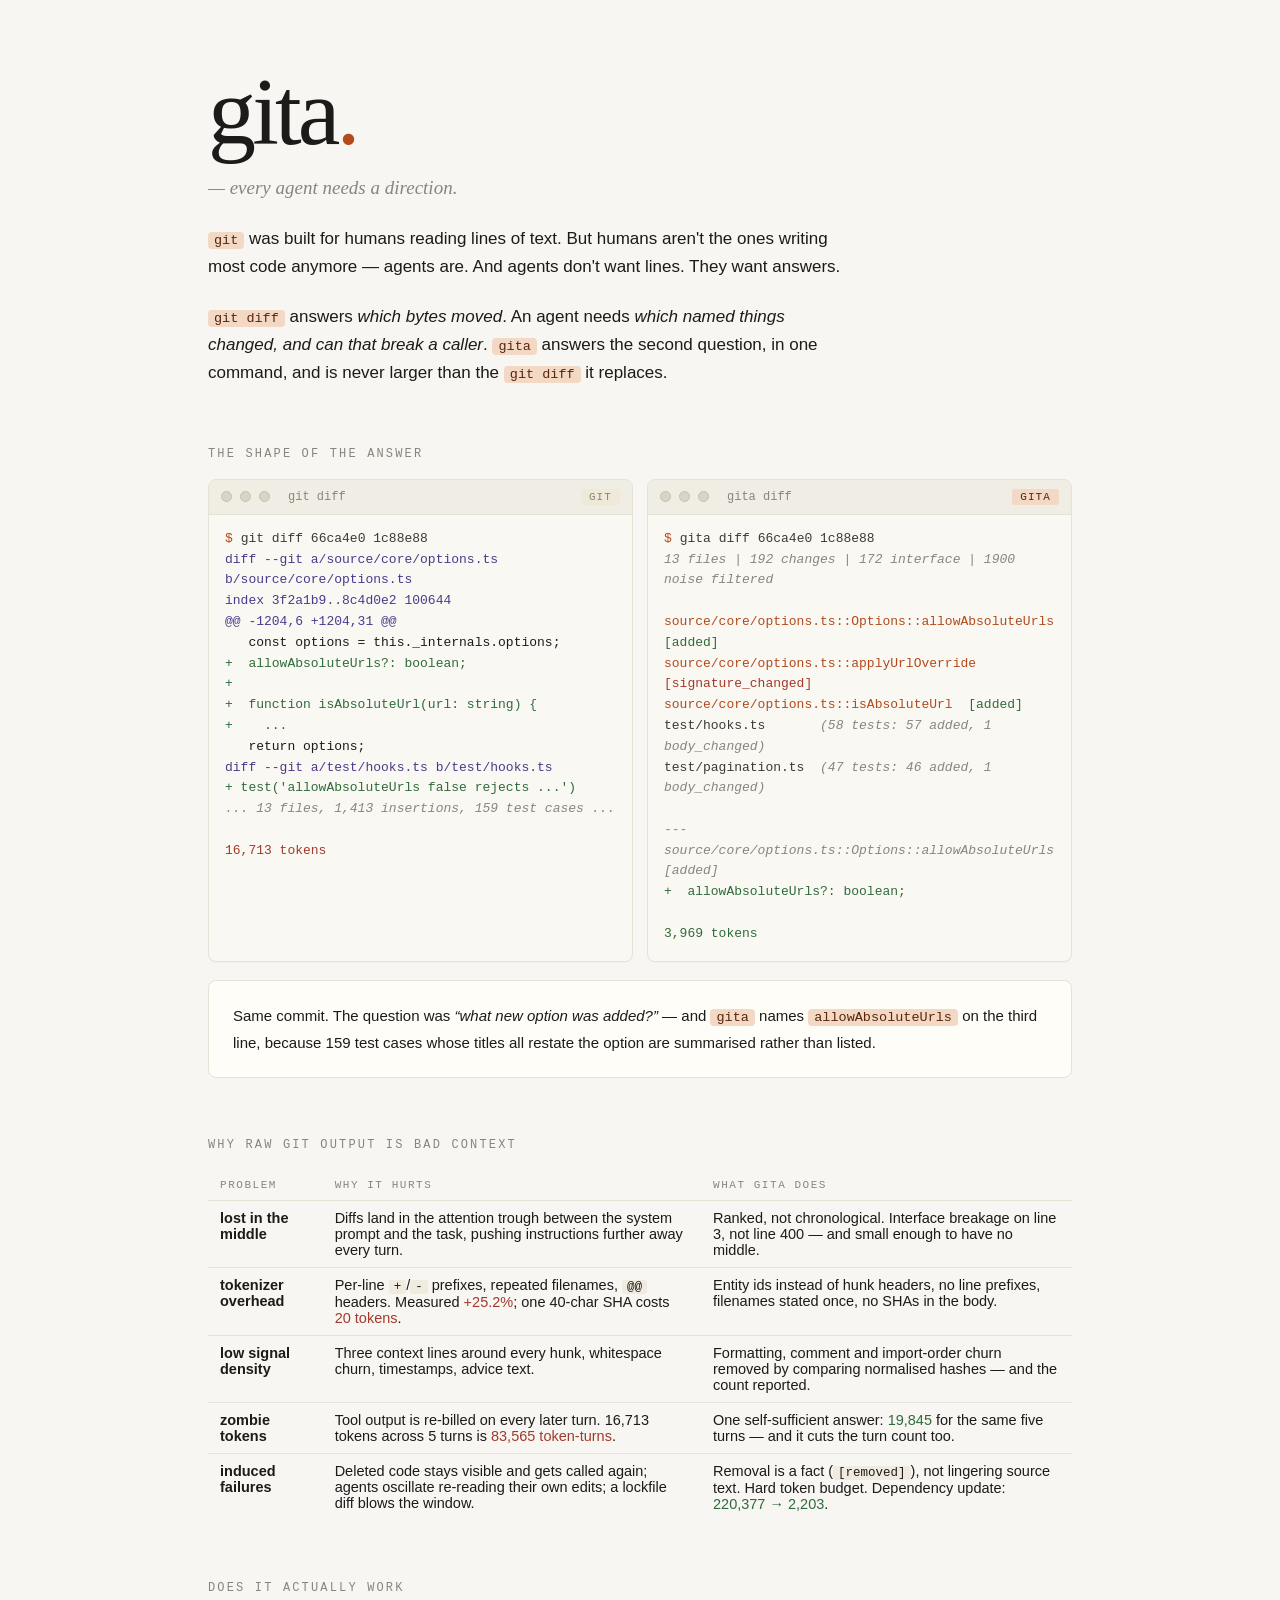
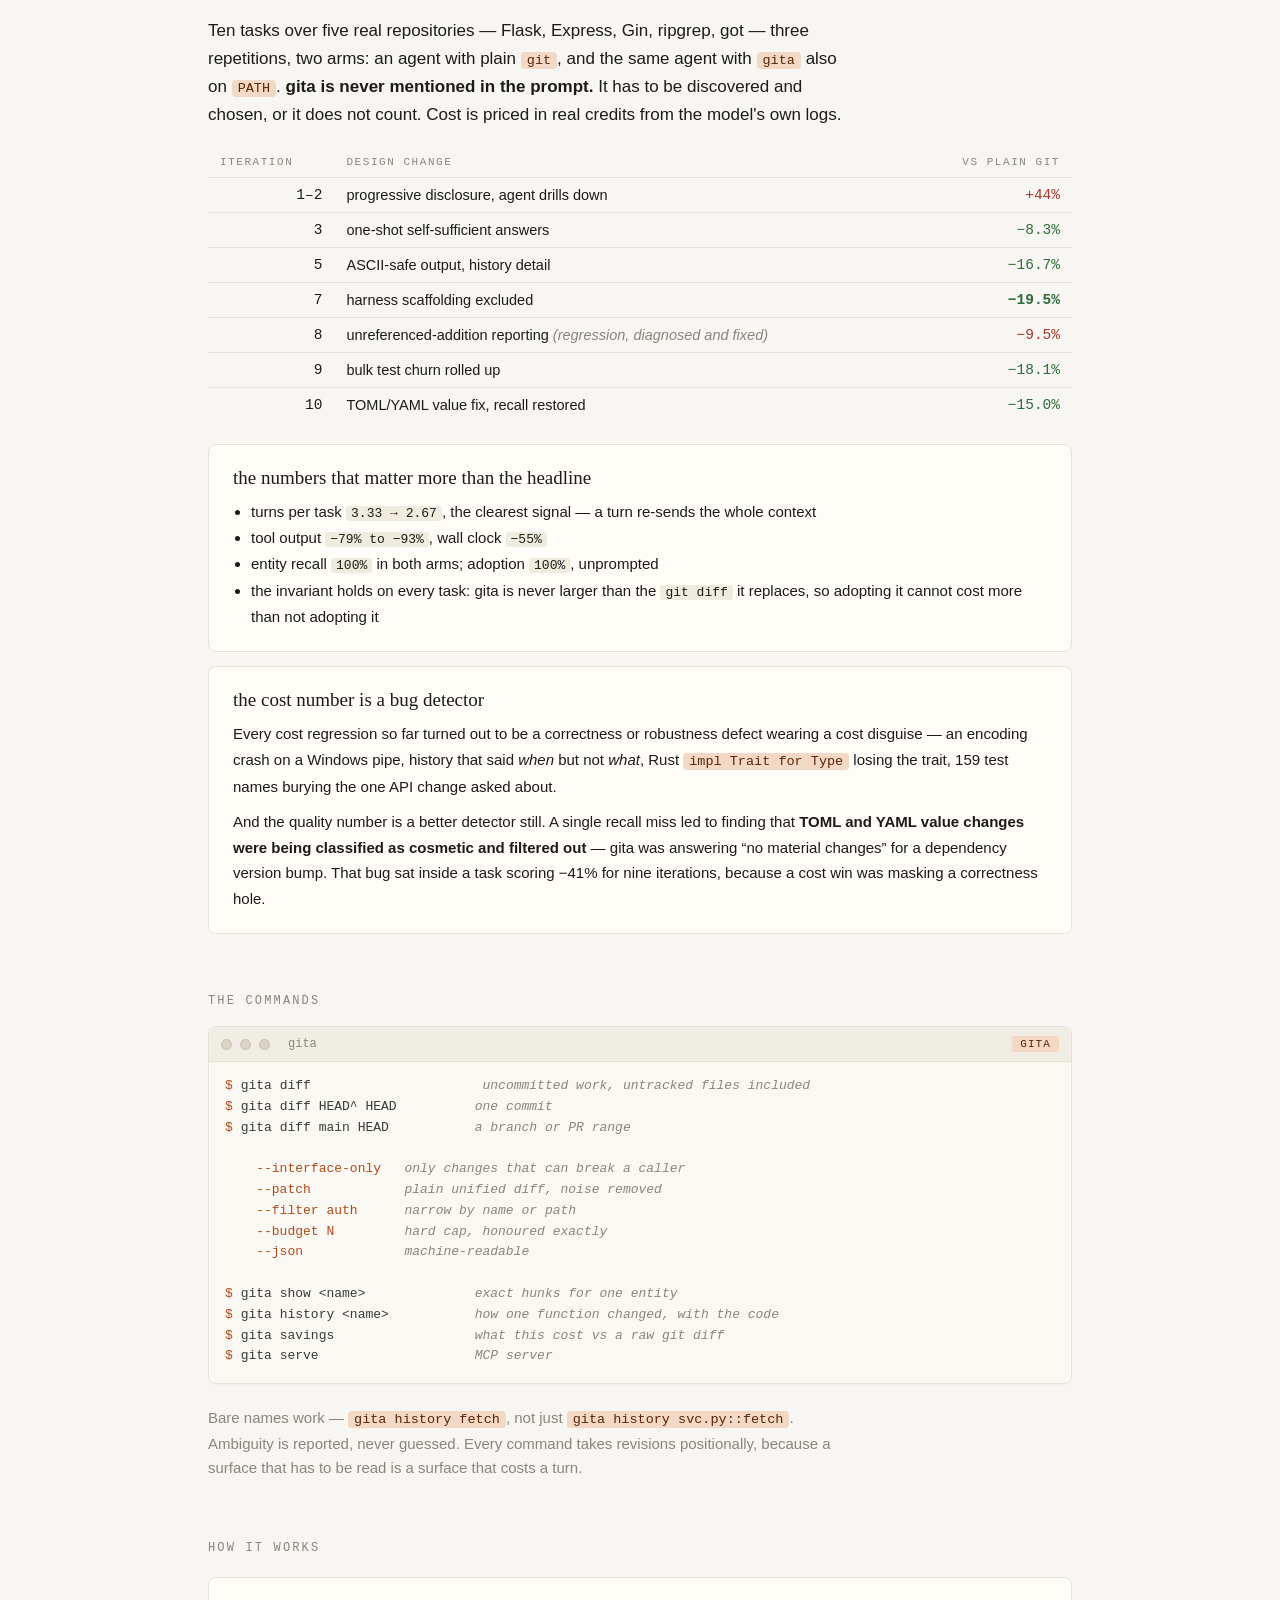
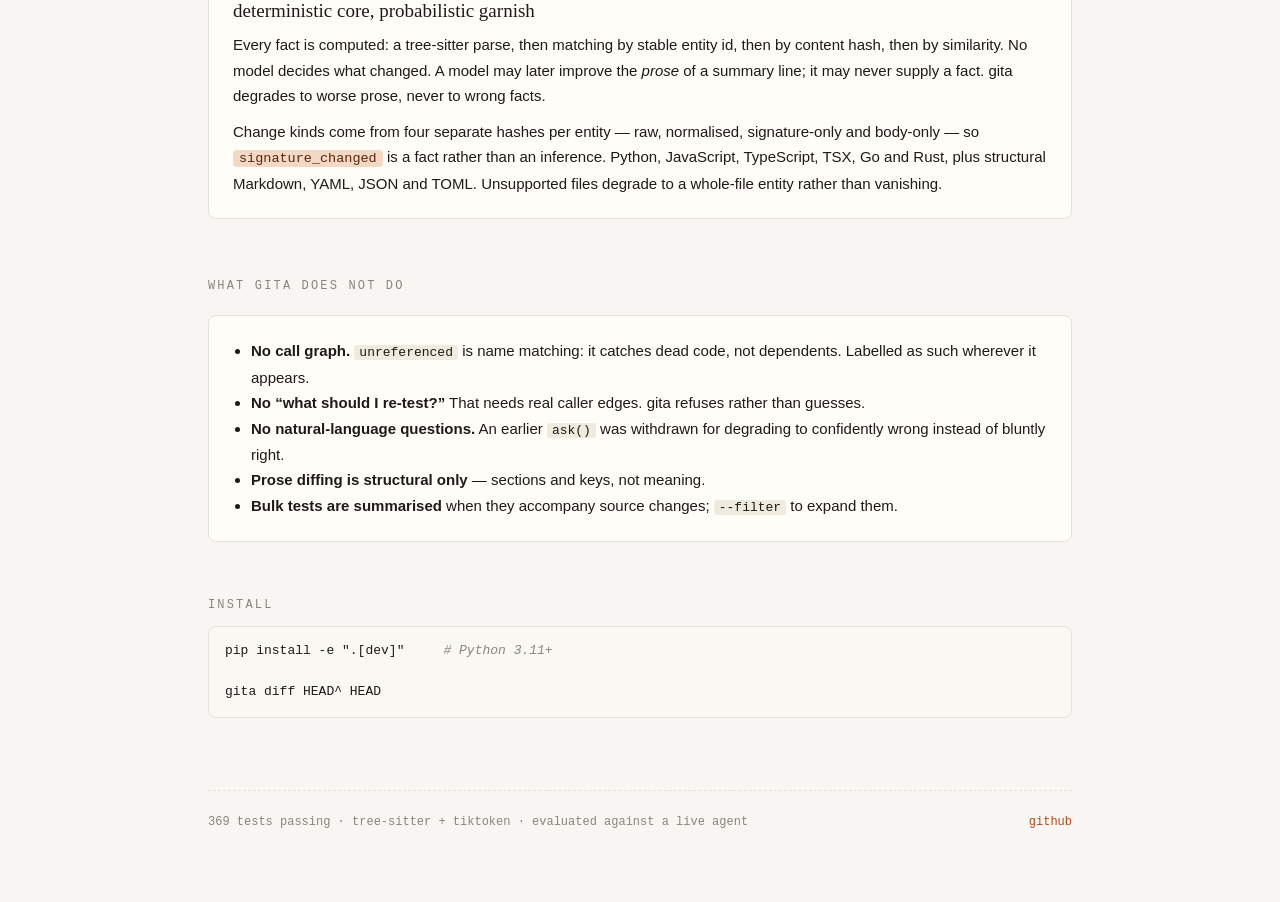
==== docs/index.html @ 805365af "docs: rebuild the deployment page for the current implementation The published page described bisect" ====
<!doctype html>
<html lang="en">
<head>
  <meta charset="utf-8" />
  <meta name="viewport" content="width=device-width,initial-scale=1" />
  <title>gita — git for agents</title>
  <meta name="description" content="git rebuilt for a world of agent coders. Context diffs instead of line diffs: what named things changed, and can that break a caller." />
  <style>
    :root {
      --bg: #f7f6f2;
      --paper: #fffdf8;
      --ink: #1c1b1a;
      --muted: #8a857c;
      --line: #e6e2d6;
      --accent: #b34a1c;
      --accent-soft: #f3d9c5;
      --term-bg: #faf8f3;
      --term-ink: #1c1b1a;
      --term-prompt: #b34a1c;
      --term-comment: #8a857c;
      --term-str: #2f6b3a;
      --term-key: #4b3a8c;
      --term-del: #a23a2a;
      --mono: "JetBrains Mono", "Cascadia Code", ui-monospace, Consolas, monospace;
      --serif: "Iowan Old Style", "Palatino Linotype", Georgia, serif;
      --sans: -apple-system, BlinkMacSystemFont, "Inter", "Segoe UI", sans-serif;
    }
    * { box-sizing: border-box; }
    html, body { margin: 0; padding: 0; background: var(--bg); color: var(--ink);
      font-family: var(--sans); -webkit-font-smoothing: antialiased; }

    .wrap { max-width: 920px; margin: 0 auto; padding: 64px 28px 80px; }

    .hero { margin-bottom: 56px; }
    .name {
      font-family: var(--serif); font-size: 96px; line-height: 1; font-weight: 400;
      letter-spacing: -0.04em; margin: 0;
    }
    .name .dot { color: var(--accent); }
    .sanskrit {
      font-family: var(--serif); font-style: italic; color: var(--muted);
      font-size: 19px; margin: 14px 0 0; line-height: 1.5;
    }
    .blurb {
      font-family: var(--sans); color: var(--ink); font-size: 17px; line-height: 1.65;
      margin: 22px 0 0; max-width: 640px;
    }
    .blurb code, .note code, p code, li code {
      font-family: var(--mono); font-size: 13.5px; background: var(--accent-soft);
      padding: 1px 6px; border-radius: 4px; color: #5a2509;
    }

    .section-h {
      font-family: var(--mono); color: var(--muted); font-size: 12px;
      letter-spacing: 0.18em; text-transform: uppercase; margin: 60px 0 14px;
    }

    .q { margin-top: 14px; padding-top: 14px; border-top: 1px dashed var(--line); }
    .q:first-of-type { border-top: none; padding-top: 0; margin-top: 8px; }
    .q > summary {
      list-style: none; cursor: pointer; display: block;
      position: relative; padding-right: 36px;
    }
    .q > summary::-webkit-details-marker { display: none; }
    .q > summary::after {
      content: "+"; position: absolute; right: 4px; top: 50%;
      transform: translateY(-50%);
      font-family: var(--mono); font-size: 22px; color: var(--muted);
      line-height: 1; transition: transform 0.15s ease, color 0.15s ease;
    }
    .q[open] > summary::after { content: "−"; color: var(--accent); }
    .q > summary:hover h2 { color: var(--accent); }
    .q > summary h2 { transition: color 0.15s ease; }
    .q h2 {
      font-family: var(--serif); font-size: 24px; font-weight: 500;
      letter-spacing: -0.01em; margin: 0;
    }
    .q .note {
      font-family: var(--sans); color: var(--muted); font-size: 15px;
      margin: 14px 0 0; max-width: 640px; line-height: 1.55;
    }

    .pair { display: grid; grid-template-columns: 1fr 1fr; gap: 14px; margin-top: 18px; }
    .pair.single { grid-template-columns: 1fr; }
    .term {
      background: var(--term-bg); border: 1px solid var(--line); border-radius: 8px;
      overflow: hidden; box-shadow: 0 1px 0 rgba(0,0,0,0.02);
    }
    .term-bar {
      display: flex; align-items: center; gap: 8px;
      padding: 9px 12px; border-bottom: 1px solid var(--line); background: #f0ede4;
    }
    .term-bar .d {
      width: 11px; height: 11px; border-radius: 50%; background: #d9d4c6;
      border: 1px solid #c5bfae;
    }
    .term-bar .title {
      margin-left: 10px; color: var(--muted); font-family: var(--mono); font-size: 12px;
    }
    .term-bar .tag {
      margin-left: auto; font-family: var(--mono); font-size: 11px;
      letter-spacing: 0.1em; text-transform: uppercase;
      padding: 2px 8px; border-radius: 3px;
    }
    .tag.git  { background: #efe9d8; color: var(--muted); }
    .tag.gita { background: var(--accent-soft); color: #5a2509; }
    .term-body {
      padding: 14px 16px 16px;
      font-family: var(--mono); font-size: 13px; line-height: 1.6;
      color: var(--term-ink); white-space: pre-wrap; word-break: break-word;
    }
    .prompt { color: var(--term-prompt); }
    .out { color: #3a3a36; }
    .dim { color: var(--term-comment); font-style: italic; }
    .ok  { color: var(--term-str); }
    .bad { color: var(--term-del); }
    .kw  { color: var(--term-key); }
    .acc { color: var(--accent); }
    .add { color: var(--term-str); }
    .del { color: var(--term-del); }

    .wins {
      margin-top: 22px; padding: 22px 24px; border: 1px solid var(--line);
      border-radius: 8px; background: var(--paper);
    }
    .wins:first-of-type { margin-top: 0; }
    .wins + .wins { margin-top: 14px; }
    .wins h3 { font-family: var(--serif); font-weight: 500; font-size: 19px; margin: 0 0 10px; }
    .wins ul { margin: 0; padding-left: 18px; color: var(--ink); font-size: 15px; line-height: 1.7; }
    .wins ul code {
      font-family: var(--mono); font-size: 13px; color: var(--ink);
      background: #efebde; padding: 0 5px; border-radius: 3px;
    }
    .wins p { font-size: 15px; line-height: 1.7; margin: 0 0 10px; }
    .wins p:last-child { margin-bottom: 0; }

    table.tbl {
      width: 100%; border-collapse: collapse; margin-top: 18px;
      font-size: 14.5px;
    }
    table.tbl th, table.tbl td {
      text-align: left; padding: 9px 12px; border-bottom: 1px solid var(--line);
      vertical-align: top;
    }
    table.tbl th {
      font-family: var(--mono); font-size: 11px; letter-spacing: 0.14em;
      text-transform: uppercase; color: var(--muted); font-weight: 400;
    }
    table.tbl td.num {
      font-family: var(--mono); text-align: right; white-space: nowrap;
    }
    table.tbl tr:last-child td { border-bottom: none; }
    table.tbl code {
      font-family: var(--mono); font-size: 12.5px; background: #efebde;
      padding: 0 5px; border-radius: 3px;
    }
    .win { color: var(--term-str); }
    .loss { color: var(--term-del); }

    .install { margin-top: 56px; }
    .install pre {
      background: var(--term-bg); border: 1px solid var(--line); border-radius: 8px;
      padding: 14px 16px; font-family: var(--mono); font-size: 13px;
      line-height: 1.6; color: var(--ink); overflow-x: auto;
    }

    footer {
      margin-top: 72px; padding-top: 24px; border-top: 1px dashed var(--line);
      font-family: var(--mono); font-size: 12px; color: var(--muted);
      display: flex; justify-content: space-between; align-items: center;
      flex-wrap: wrap; gap: 10px;
    }
    footer a { color: var(--accent); text-decoration: none; }
    footer a:hover { text-decoration: underline; }

    @media (max-width: 720px) {
      .wrap { padding: 40px 18px; }
      .name { font-size: 64px; }
      .term-body { font-size: 12.5px; }
      .pair { grid-template-columns: 1fr; }
      table.tbl { font-size: 13px; }
    }
  </style>
</head>
<body>
  <div class="wrap">

    <section class="hero">
      <h1 class="name">gita<span class="dot">.</span></h1>
      <p class="sanskrit">— every agent needs a direction.</p>
      <p class="blurb">
        <code>git</code> was built for humans reading lines of text. But humans
        aren't the ones writing most code anymore — agents are. And agents
        don't want lines. They want answers.
      </p>
      <p class="blurb">
        <code>git diff</code> answers <em>which bytes moved</em>. An agent needs
        <em>which named things changed, and can that break a caller</em>.
        <code>gita</code> answers the second question, in one command, and is
        never larger than the <code>git diff</code> it replaces.
      </p>
    </section>

    <p class="section-h">the shape of the answer</p>

    <div class="pair">
      <div class="term">
        <div class="term-bar">
          <span class="d"></span><span class="d"></span><span class="d"></span>
          <span class="title">git diff</span><span class="tag git">git</span>
        </div>
<div class="term-body"><span class="prompt">$</span> <span class="out">git diff 66ca4e0 1c88e88</span>
<span class="kw">diff --git a/source/core/options.ts b/source/core/options.ts</span>
<span class="kw">index 3f2a1b9..8c4d0e2 100644</span>
<span class="kw">@@ -1204,6 +1204,31 @@</span>
   const options = this._internals.options;
<span class="add">+  allowAbsoluteUrls?: boolean;</span>
<span class="add">+</span>
<span class="add">+  function isAbsoluteUrl(url: string) {</span>
<span class="add">+    ...</span>
   return options;
<span class="kw">diff --git a/test/hooks.ts b/test/hooks.ts</span>
<span class="add">+ test('allowAbsoluteUrls false rejects ...')</span>
<span class="dim">... 13 files, 1,413 insertions, 159 test cases ...</span>

<span class="bad">16,713 tokens</span></div>
      </div>

      <div class="term">
        <div class="term-bar">
          <span class="d"></span><span class="d"></span><span class="d"></span>
          <span class="title">gita diff</span><span class="tag gita">gita</span>
        </div>
<div class="term-body"><span class="prompt">$</span> <span class="out">gita diff 66ca4e0 1c88e88</span>
<span class="dim">13 files | 192 changes | 172 interface | 1900 noise filtered</span>

<span class="acc">source/core/options.ts::Options::allowAbsoluteUrls</span>  <span class="ok">[added]</span>
<span class="acc">source/core/options.ts::applyUrlOverride</span>  <span class="bad">[signature_changed]</span>
<span class="acc">source/core/options.ts::isAbsoluteUrl</span>  <span class="ok">[added]</span>
<span class="out">test/hooks.ts</span>       <span class="dim">(58 tests: 57 added, 1 body_changed)</span>
<span class="out">test/pagination.ts</span>  <span class="dim">(47 tests: 46 added, 1 body_changed)</span>

<span class="dim">--- source/core/options.ts::Options::allowAbsoluteUrls [added]</span>
<span class="add">+  allowAbsoluteUrls?: boolean;</span>

<span class="ok">3,969 tokens</span></div>
      </div>
    </div>

    <div class="wins" style="margin-top:18px">
      <p>Same commit. The question was <em>“what new option was added?”</em> — and
      <code>gita</code> names <code>allowAbsoluteUrls</code> on the third line,
      because 159 test cases whose titles all restate the option are summarised
      rather than listed.</p>
    </div>

    <p class="section-h">why raw git output is bad context</p>

    <table class="tbl">
      <tr>
        <th>problem</th><th>why it hurts</th><th>what gita does</th>
      </tr>
      <tr>
        <td><strong>lost in the middle</strong></td>
        <td>Diffs land in the attention trough between the system prompt and the
            task, pushing instructions further away every turn.</td>
        <td>Ranked, not chronological. Interface breakage on line 3, not line 400 —
            and small enough to have no middle.</td>
      </tr>
      <tr>
        <td><strong>tokenizer overhead</strong></td>
        <td>Per-line <code>+</code>/<code>-</code> prefixes, repeated filenames,
            <code>@@</code> headers. Measured <span class="loss">+25.2%</span>;
            one 40-char SHA costs <span class="loss">20 tokens</span>.</td>
        <td>Entity ids instead of hunk headers, no line prefixes, filenames stated
            once, no SHAs in the body.</td>
      </tr>
      <tr>
        <td><strong>low signal density</strong></td>
        <td>Three context lines around every hunk, whitespace churn, timestamps,
            advice text.</td>
        <td>Formatting, comment and import-order churn removed by comparing
            normalised hashes — and the count reported.</td>
      </tr>
      <tr>
        <td><strong>zombie tokens</strong></td>
        <td>Tool output is re-billed on every later turn. 16,713 tokens across
            5 turns is <span class="loss">83,565 token-turns</span>.</td>
        <td>One self-sufficient answer: <span class="win">19,845</span> for the
            same five turns — and it cuts the turn count too.</td>
      </tr>
      <tr>
        <td><strong>induced failures</strong></td>
        <td>Deleted code stays visible and gets called again; agents oscillate
            re-reading their own edits; a lockfile diff blows the window.</td>
        <td>Removal is a fact (<code>[removed]</code>), not lingering source text.
            Hard token budget. Dependency update:
            <span class="win">220,377 → 2,203</span>.</td>
      </tr>
    </table>

    <p class="section-h">does it actually work</p>

    <p class="blurb">
      Ten tasks over five real repositories — Flask, Express, Gin, ripgrep, got —
      three repetitions, two arms: an agent with plain <code>git</code>, and the
      same agent with <code>gita</code> also on <code>PATH</code>.
      <strong>gita is never mentioned in the prompt.</strong> It has to be
      discovered and chosen, or it does not count. Cost is priced in real credits
      from the model's own logs.
    </p>

    <table class="tbl">
      <tr><th>iteration</th><th>design change</th><th style="text-align:right">vs plain git</th></tr>
      <tr><td class="num">1–2</td><td>progressive disclosure, agent drills down</td><td class="num loss">+44%</td></tr>
      <tr><td class="num">3</td><td>one-shot self-sufficient answers</td><td class="num win">−8.3%</td></tr>
      <tr><td class="num">5</td><td>ASCII-safe output, history detail</td><td class="num win">−16.7%</td></tr>
      <tr><td class="num">7</td><td>harness scaffolding excluded</td><td class="num win"><strong>−19.5%</strong></td></tr>
      <tr><td class="num">8</td><td>unreferenced-addition reporting <span class="dim">(regression, diagnosed and fixed)</span></td><td class="num loss">−9.5%</td></tr>
      <tr><td class="num">9</td><td>bulk test churn rolled up</td><td class="num win">−18.1%</td></tr>
      <tr><td class="num">10</td><td>TOML/YAML value fix, recall restored</td><td class="num win">−15.0%</td></tr>
    </table>

    <div class="wins">
      <h3>the numbers that matter more than the headline</h3>
      <ul>
        <li>turns per task <code>3.33 → 2.67</code>, the clearest signal — a turn
            re-sends the whole context</li>
        <li>tool output <code>−79% to −93%</code>, wall clock <code>−55%</code></li>
        <li>entity recall <code>100%</code> in both arms; adoption
            <code>100%</code>, unprompted</li>
        <li>the invariant holds on every task: gita is never larger than the
            <code>git diff</code> it replaces, so adopting it cannot cost more
            than not adopting it</li>
      </ul>
    </div>

    <div class="wins">
      <h3>the cost number is a bug detector</h3>
      <p>Every cost regression so far turned out to be a correctness or robustness
      defect wearing a cost disguise — an encoding crash on a Windows pipe,
      history that said <em>when</em> but not <em>what</em>, Rust
      <code>impl Trait for Type</code> losing the trait, 159 test names burying
      the one API change asked about.</p>
      <p>And the quality number is a better detector still. A single recall miss
      led to finding that <strong>TOML and YAML value changes were being
      classified as cosmetic and filtered out</strong> — gita was answering
      “no material changes” for a dependency version bump. That bug sat inside a
      task scoring −41% for nine iterations, because a cost win was masking a
      correctness hole.</p>
    </div>

    <p class="section-h">the commands</p>

    <div class="pair single">
      <div class="term">
        <div class="term-bar">
          <span class="d"></span><span class="d"></span><span class="d"></span>
          <span class="title">gita</span><span class="tag gita">gita</span>
        </div>
<div class="term-body"><span class="prompt">$</span> <span class="out">gita diff</span>                      <span class="dim">uncommitted work, untracked files included</span>
<span class="prompt">$</span> <span class="out">gita diff HEAD^ HEAD</span>          <span class="dim">one commit</span>
<span class="prompt">$</span> <span class="out">gita diff main HEAD</span>           <span class="dim">a branch or PR range</span>

    <span class="acc">--interface-only</span>   <span class="dim">only changes that can break a caller</span>
    <span class="acc">--patch</span>            <span class="dim">plain unified diff, noise removed</span>
    <span class="acc">--filter auth</span>      <span class="dim">narrow by name or path</span>
    <span class="acc">--budget N</span>         <span class="dim">hard cap, honoured exactly</span>
    <span class="acc">--json</span>             <span class="dim">machine-readable</span>

<span class="prompt">$</span> <span class="out">gita show &lt;name&gt;</span>              <span class="dim">exact hunks for one entity</span>
<span class="prompt">$</span> <span class="out">gita history &lt;name&gt;</span>           <span class="dim">how one function changed, with the code</span>
<span class="prompt">$</span> <span class="out">gita savings</span>                  <span class="dim">what this cost vs a raw git diff</span>
<span class="prompt">$</span> <span class="out">gita serve</span>                    <span class="dim">MCP server</span></div>
      </div>
    </div>

    <p class="blurb" style="font-size:15px; color:var(--muted)">
      Bare names work — <code>gita history fetch</code>, not just
      <code>gita history svc.py::fetch</code>. Ambiguity is reported, never guessed.
      Every command takes revisions positionally, because a surface that has to be
      read is a surface that costs a turn.
    </p>

    <p class="section-h">how it works</p>

    <div class="wins">
      <h3>deterministic core, probabilistic garnish</h3>
      <p>Every fact is computed: a tree-sitter parse, then matching by stable
      entity id, then by content hash, then by similarity. No model decides what
      changed. A model may later improve the <em>prose</em> of a summary line; it
      may never supply a fact. gita degrades to worse prose, never to wrong facts.</p>
      <p>Change kinds come from four separate hashes per entity — raw, normalised,
      signature-only and body-only — so <code>signature_changed</code> is a fact
      rather than an inference. Python, JavaScript, TypeScript, TSX, Go and Rust,
      plus structural Markdown, YAML, JSON and TOML. Unsupported files degrade to
      a whole-file entity rather than vanishing.</p>
    </div>

    <p class="section-h">what gita does not do</p>

    <div class="wins">
      <ul>
        <li><strong>No call graph.</strong> <code>unreferenced</code> is name
            matching: it catches dead code, not dependents. Labelled as such
            wherever it appears.</li>
        <li><strong>No “what should I re-test?”</strong> That needs real caller
            edges. gita refuses rather than guesses.</li>
        <li><strong>No natural-language questions.</strong> An earlier
            <code>ask()</code> was withdrawn for degrading to confidently wrong
            instead of bluntly right.</li>
        <li><strong>Prose diffing is structural only</strong> — sections and keys,
            not meaning.</li>
        <li><strong>Bulk tests are summarised</strong> when they accompany source
            changes; <code>--filter</code> to expand them.</li>
      </ul>
    </div>

    <section class="install">
      <p class="section-h" style="margin-top:0">install</p>
      <pre>pip install -e ".[dev]"     <span class="dim"># Python 3.11+</span>

gita diff HEAD^ HEAD</pre>
    </section>

    <footer>
      <span>369 tests passing · tree-sitter + tiktoken · evaluated against a live agent</span>
      <span><a href="https://github.com/DevPranjal/gita">github</a></span>
    </footer>
  </div>
</body>
</html>
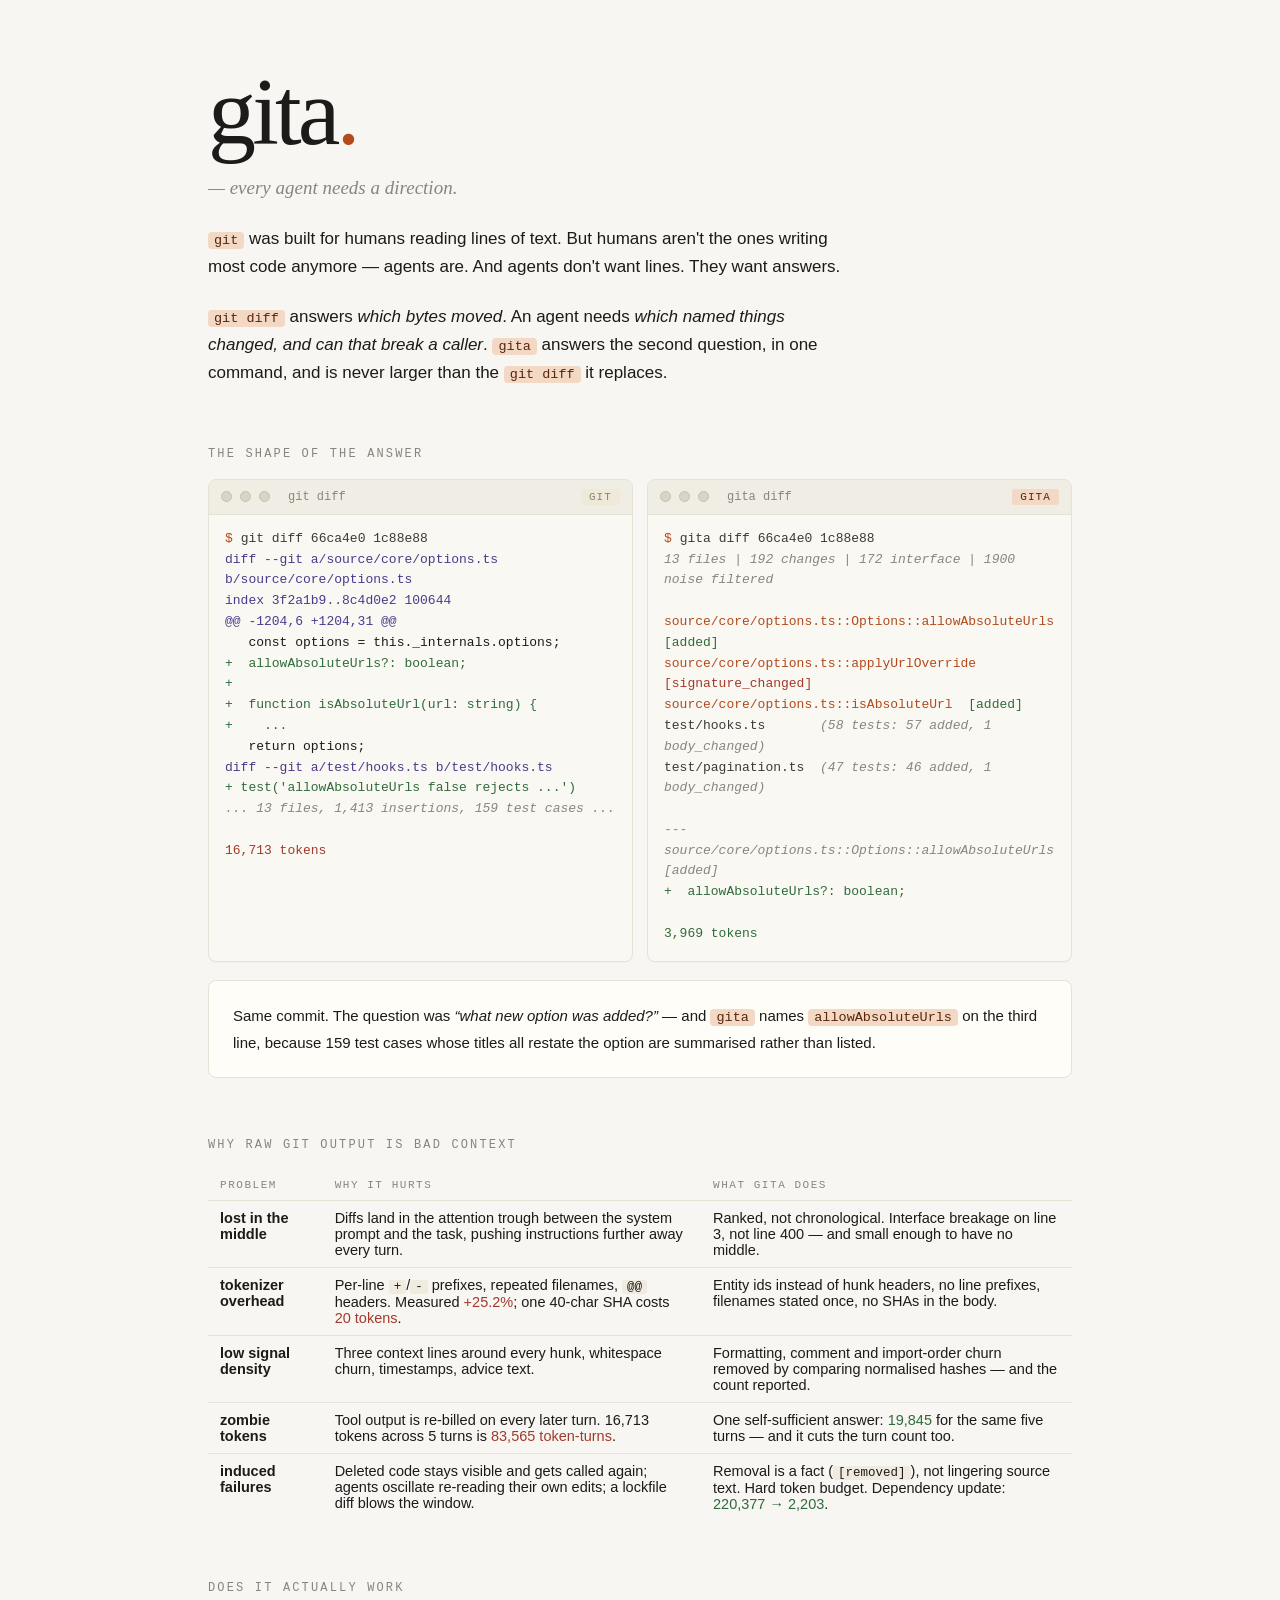
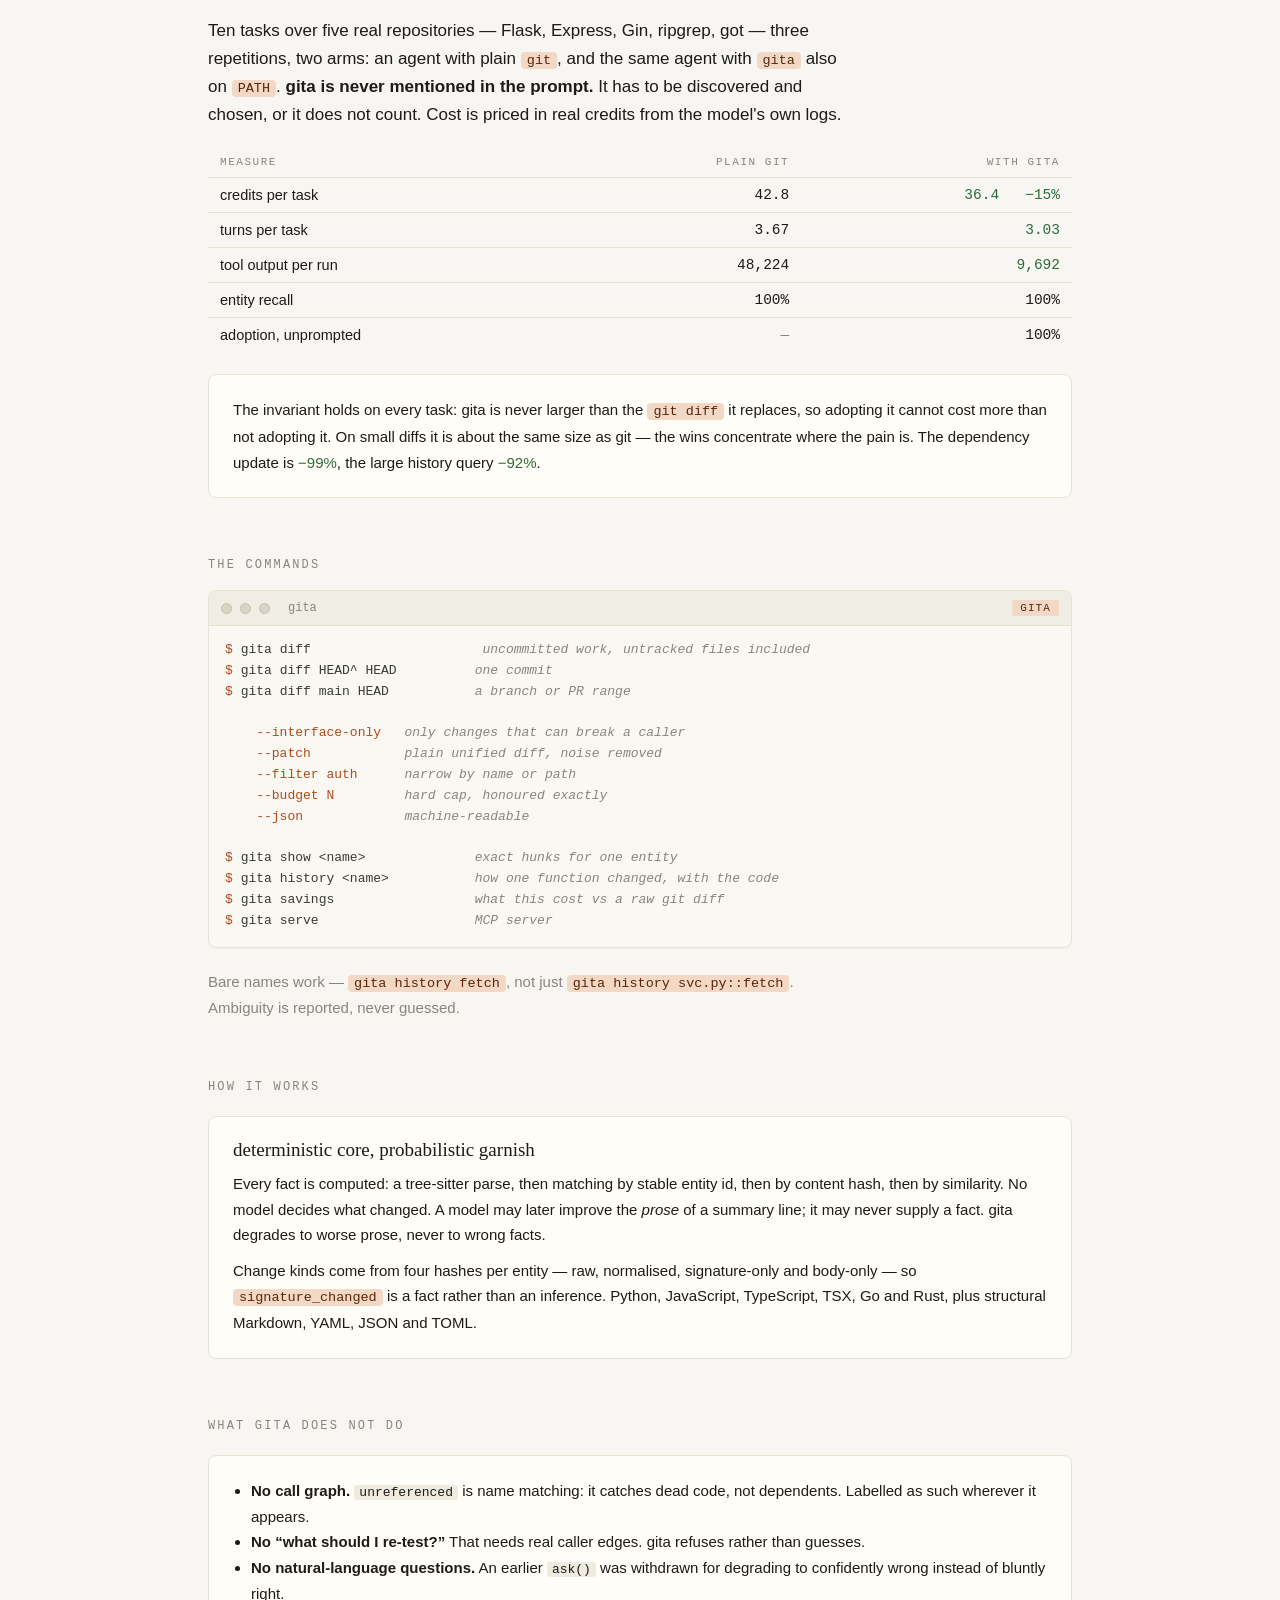
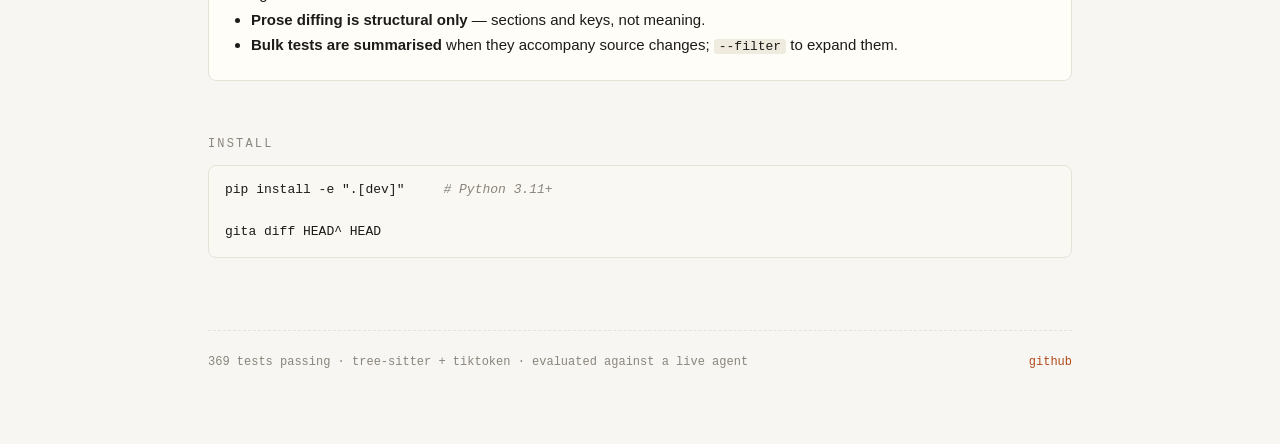
==== commit 33caed9c: "docs: page states the current result, not how it got there The iteration table and the two cards nar" ====
--- a/docs/index.html
+++ b/docs/index.html
@@ -253,7 +253,6 @@
       because 159 test cases whose titles all restate the option are summarised
       rather than listed.</p>
     </div>
-
     <p class="section-h">why raw git output is bad context</p>
 
     <table class="tbl">
@@ -311,43 +310,25 @@
     </p>
 
     <table class="tbl">
-      <tr><th>iteration</th><th>design change</th><th style="text-align:right">vs plain git</th></tr>
-      <tr><td class="num">1–2</td><td>progressive disclosure, agent drills down</td><td class="num loss">+44%</td></tr>
-      <tr><td class="num">3</td><td>one-shot self-sufficient answers</td><td class="num win">−8.3%</td></tr>
-      <tr><td class="num">5</td><td>ASCII-safe output, history detail</td><td class="num win">−16.7%</td></tr>
-      <tr><td class="num">7</td><td>harness scaffolding excluded</td><td class="num win"><strong>−19.5%</strong></td></tr>
-      <tr><td class="num">8</td><td>unreferenced-addition reporting <span class="dim">(regression, diagnosed and fixed)</span></td><td class="num loss">−9.5%</td></tr>
-      <tr><td class="num">9</td><td>bulk test churn rolled up</td><td class="num win">−18.1%</td></tr>
-      <tr><td class="num">10</td><td>TOML/YAML value fix, recall restored</td><td class="num win">−15.0%</td></tr>
+      <tr>
+        <th>measure</th>
+        <th style="text-align:right">plain git</th>
+        <th style="text-align:right">with gita</th>
+      </tr>
+      <tr><td>credits per task</td><td class="num">42.8</td><td class="num win">36.4 &nbsp; −15%</td></tr>
+      <tr><td>turns per task</td><td class="num">3.67</td><td class="num win">3.03</td></tr>
+      <tr><td>tool output per run</td><td class="num">48,224</td><td class="num win">9,692</td></tr>
+      <tr><td>entity recall</td><td class="num">100%</td><td class="num">100%</td></tr>
+      <tr><td>adoption, unprompted</td><td class="num dim">—</td><td class="num">100%</td></tr>
     </table>
 
     <div class="wins">
-      <h3>the numbers that matter more than the headline</h3>
-      <ul>
-        <li>turns per task <code>3.33 → 2.67</code>, the clearest signal — a turn
-            re-sends the whole context</li>
-        <li>tool output <code>−79% to −93%</code>, wall clock <code>−55%</code></li>
-        <li>entity recall <code>100%</code> in both arms; adoption
-            <code>100%</code>, unprompted</li>
-        <li>the invariant holds on every task: gita is never larger than the
-            <code>git diff</code> it replaces, so adopting it cannot cost more
-            than not adopting it</li>
-      </ul>
-    </div>
-
-    <div class="wins">
-      <h3>the cost number is a bug detector</h3>
-      <p>Every cost regression so far turned out to be a correctness or robustness
-      defect wearing a cost disguise — an encoding crash on a Windows pipe,
-      history that said <em>when</em> but not <em>what</em>, Rust
-      <code>impl Trait for Type</code> losing the trait, 159 test names burying
-      the one API change asked about.</p>
-      <p>And the quality number is a better detector still. A single recall miss
-      led to finding that <strong>TOML and YAML value changes were being
-      classified as cosmetic and filtered out</strong> — gita was answering
-      “no material changes” for a dependency version bump. That bug sat inside a
-      task scoring −41% for nine iterations, because a cost win was masking a
-      correctness hole.</p>
+      <p>The invariant holds on every task: gita is never larger than the
+      <code>git diff</code> it replaces, so adopting it cannot cost more than not
+      adopting it. On small diffs it is about the same size as git — the wins
+      concentrate where the pain is. The dependency update is
+      <span class="win">−99%</span>, the large history query
+      <span class="win">−92%</span>.</p>
     </div>
 
     <p class="section-h">the commands</p>
@@ -378,8 +359,6 @@
     <p class="blurb" style="font-size:15px; color:var(--muted)">
       Bare names work — <code>gita history fetch</code>, not just
       <code>gita history svc.py::fetch</code>. Ambiguity is reported, never guessed.
-      Every command takes revisions positionally, because a surface that has to be
-      read is a surface that costs a turn.
     </p>
 
     <p class="section-h">how it works</p>
@@ -390,11 +369,10 @@
       entity id, then by content hash, then by similarity. No model decides what
       changed. A model may later improve the <em>prose</em> of a summary line; it
       may never supply a fact. gita degrades to worse prose, never to wrong facts.</p>
-      <p>Change kinds come from four separate hashes per entity — raw, normalised,
+      <p>Change kinds come from four hashes per entity — raw, normalised,
       signature-only and body-only — so <code>signature_changed</code> is a fact
       rather than an inference. Python, JavaScript, TypeScript, TSX, Go and Rust,
-      plus structural Markdown, YAML, JSON and TOML. Unsupported files degrade to
-      a whole-file entity rather than vanishing.</p>
+      plus structural Markdown, YAML, JSON and TOML.</p>
     </div>
 
     <p class="section-h">what gita does not do</p>
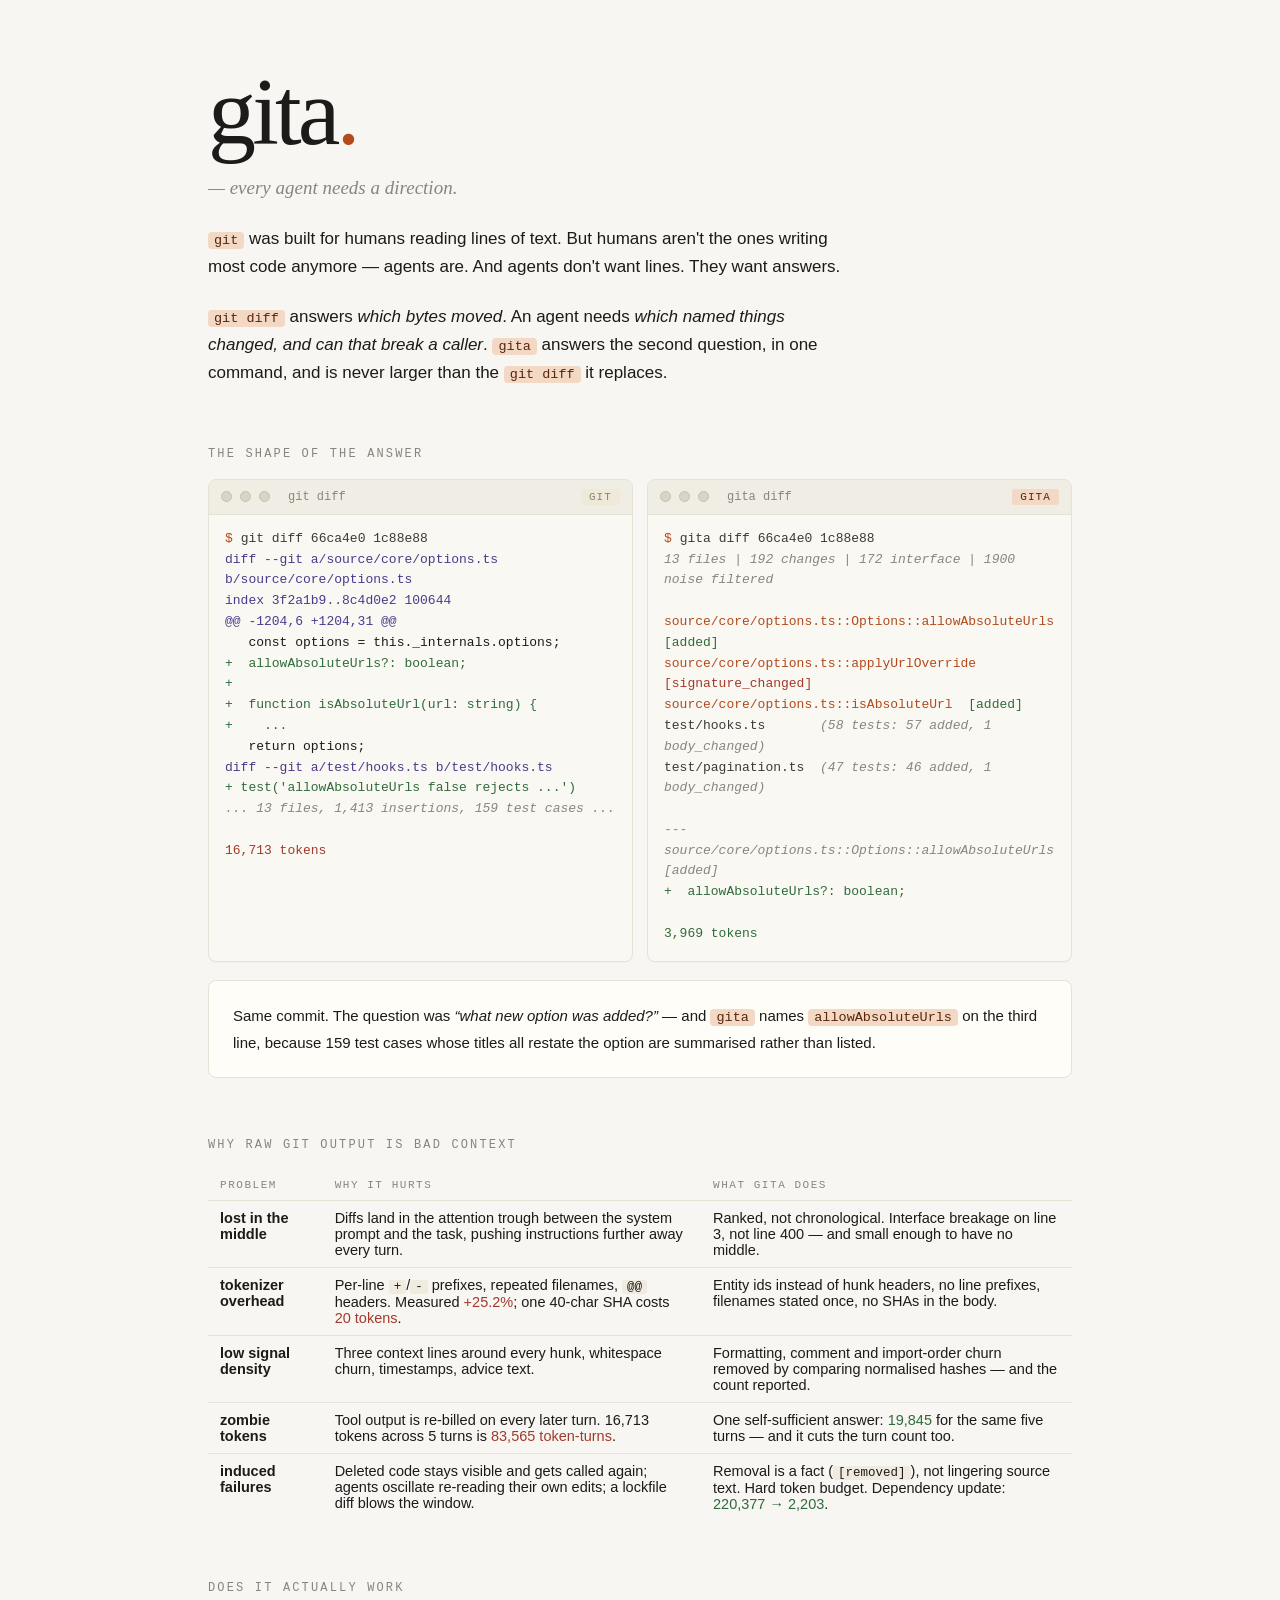
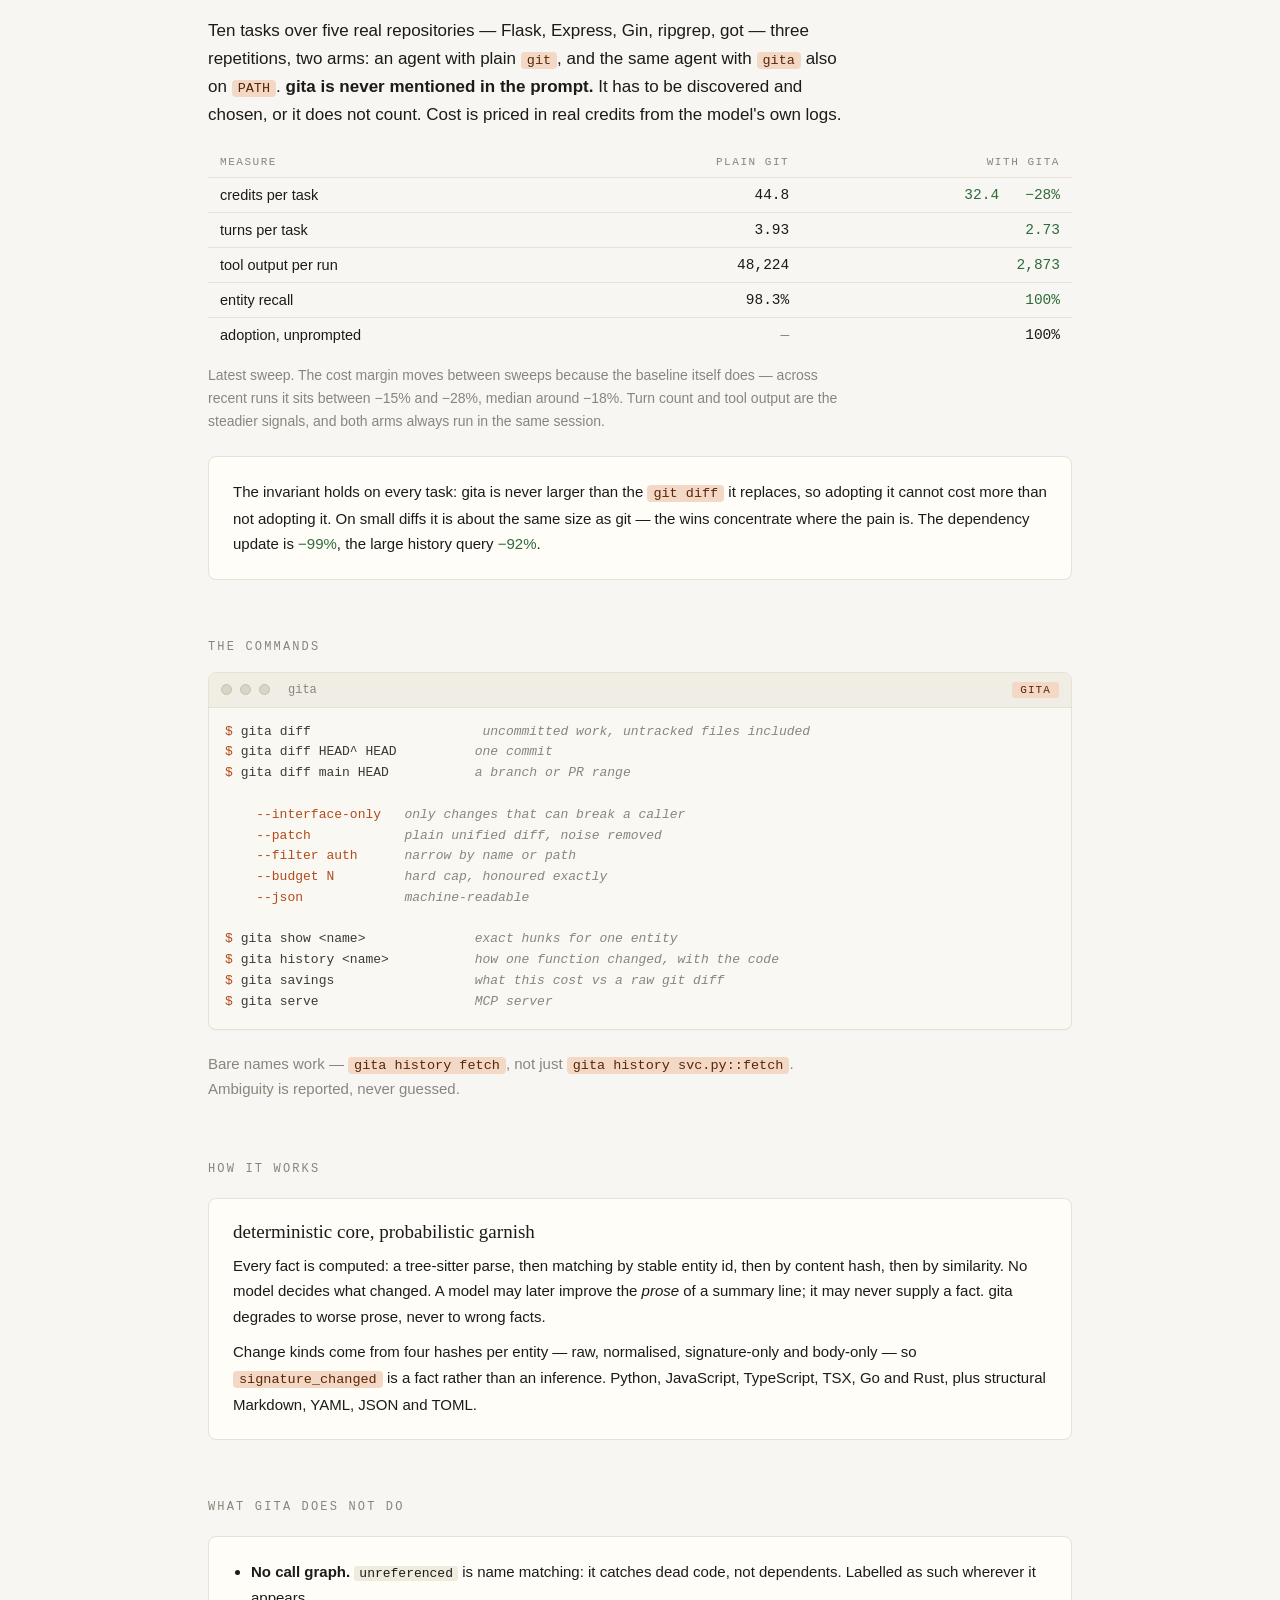
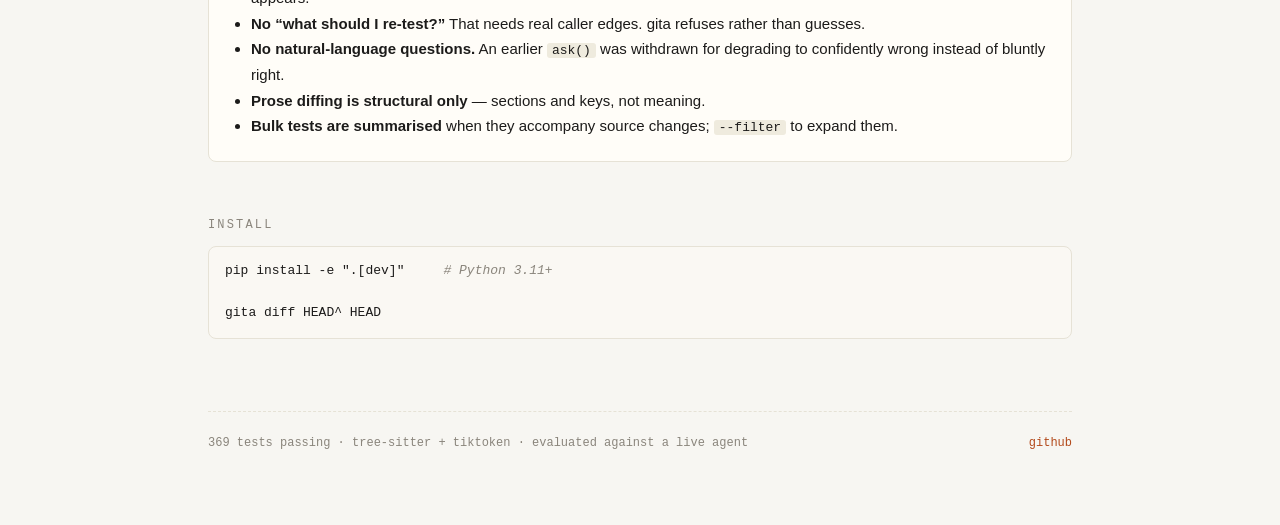
==== commit 953207a0: "docs: publish iteration 11, and say why -27.7% is not the headline The git baseline drifts between s" ====
--- a/docs/index.html
+++ b/docs/index.html
@@ -315,12 +315,19 @@
         <th style="text-align:right">plain git</th>
         <th style="text-align:right">with gita</th>
       </tr>
-      <tr><td>credits per task</td><td class="num">42.8</td><td class="num win">36.4 &nbsp; −15%</td></tr>
-      <tr><td>turns per task</td><td class="num">3.67</td><td class="num win">3.03</td></tr>
-      <tr><td>tool output per run</td><td class="num">48,224</td><td class="num win">9,692</td></tr>
-      <tr><td>entity recall</td><td class="num">100%</td><td class="num">100%</td></tr>
+      <tr><td>credits per task</td><td class="num">44.8</td><td class="num win">32.4 &nbsp; −28%</td></tr>
+      <tr><td>turns per task</td><td class="num">3.93</td><td class="num win">2.73</td></tr>
+      <tr><td>tool output per run</td><td class="num">48,224</td><td class="num win">2,873</td></tr>
+      <tr><td>entity recall</td><td class="num">98.3%</td><td class="num win">100%</td></tr>
       <tr><td>adoption, unprompted</td><td class="num dim">—</td><td class="num">100%</td></tr>
     </table>
+
+    <p class="blurb" style="font-size:14px; color:var(--muted); margin-top:12px">
+      Latest sweep. The cost margin moves between sweeps because the baseline
+      itself does — across recent runs it sits between −15% and −28%, median
+      around −18%. Turn count and tool output are the steadier signals, and both
+      arms always run in the same session.
+    </p>
 
     <div class="wins">
       <p>The invariant holds on every task: gita is never larger than the
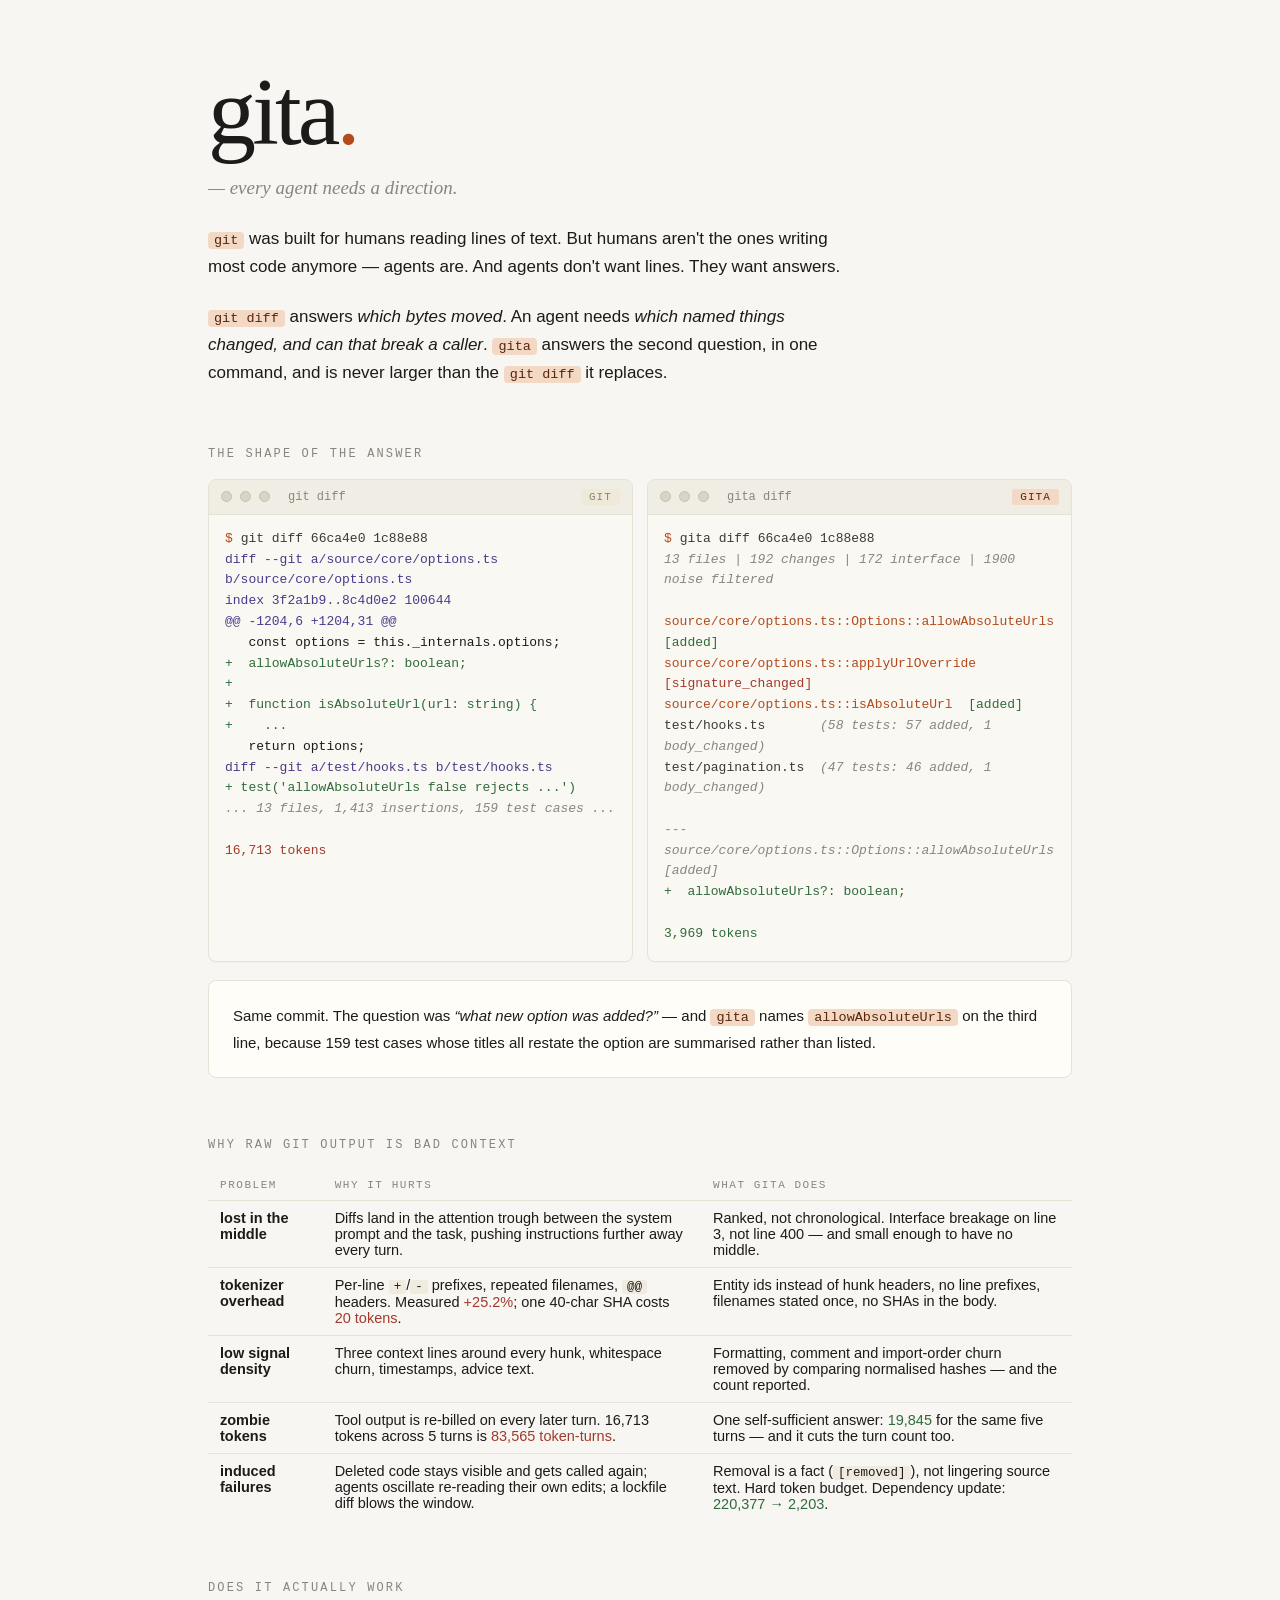
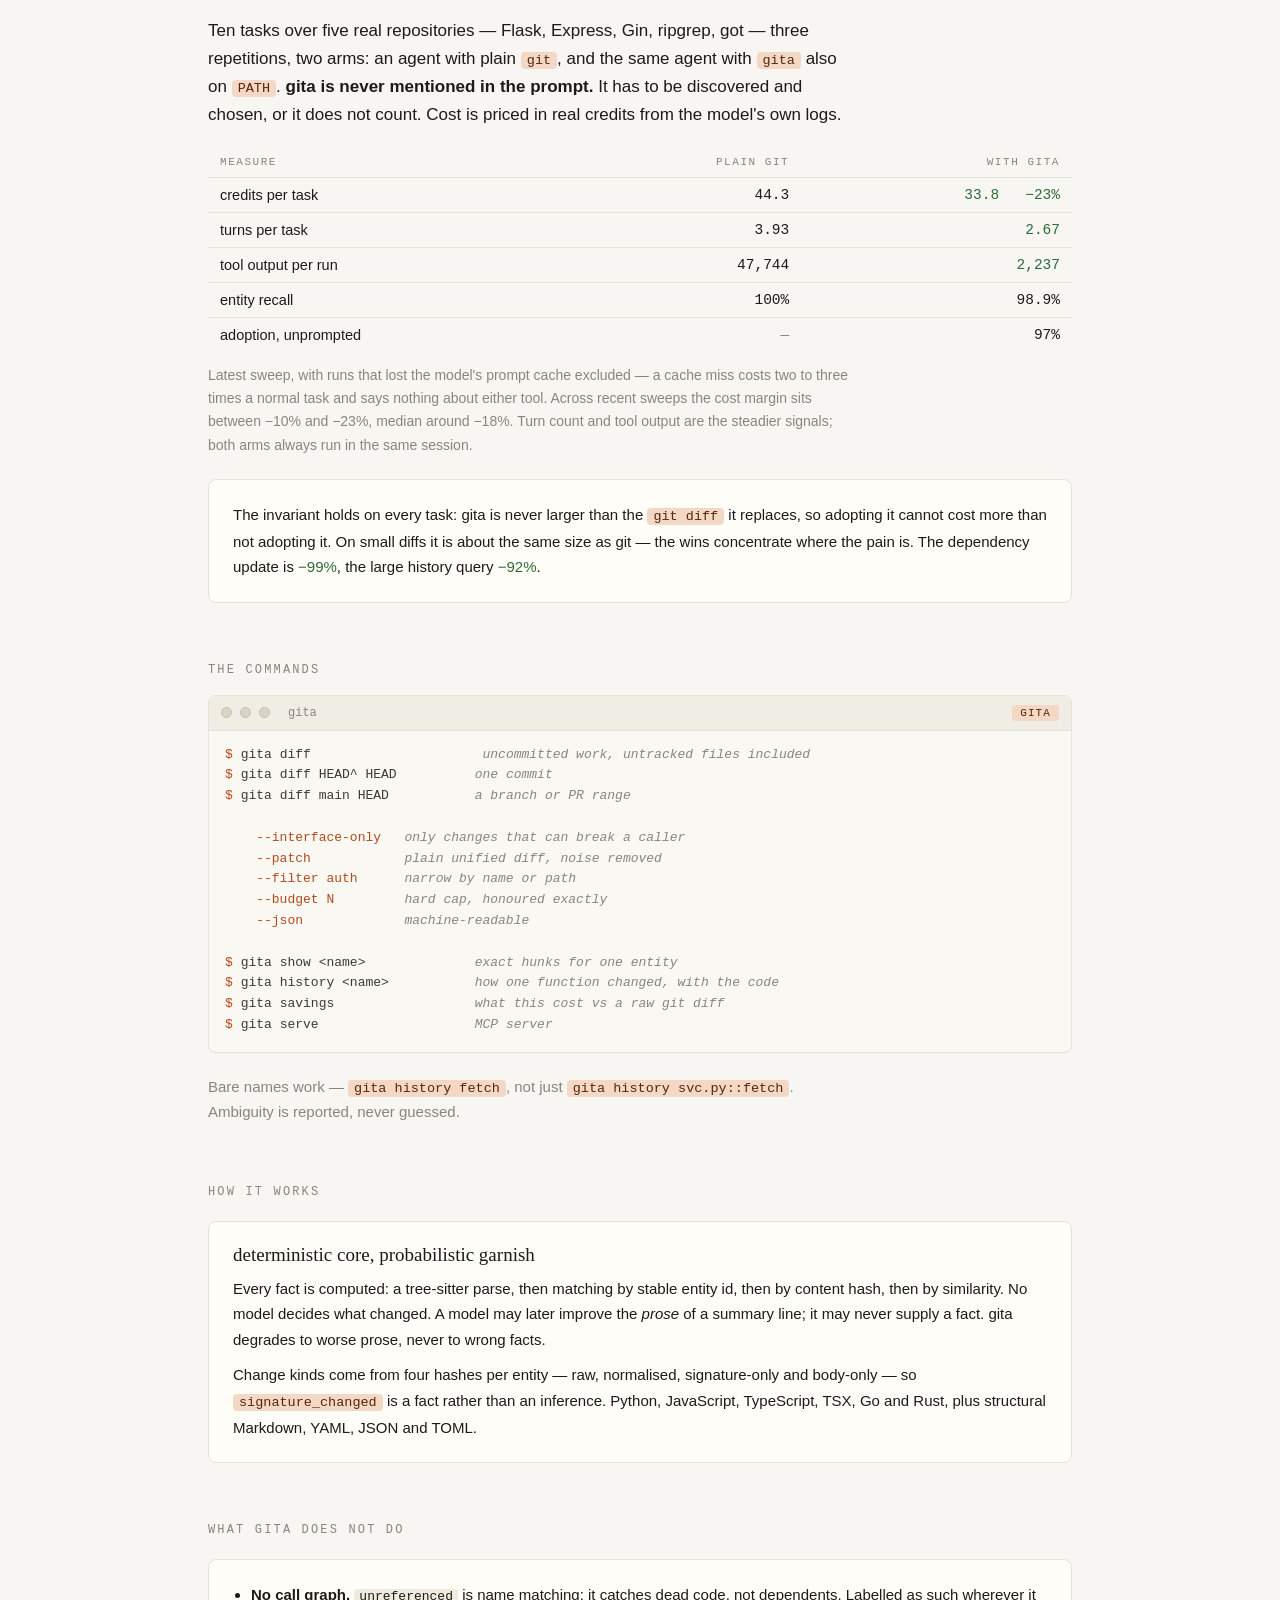
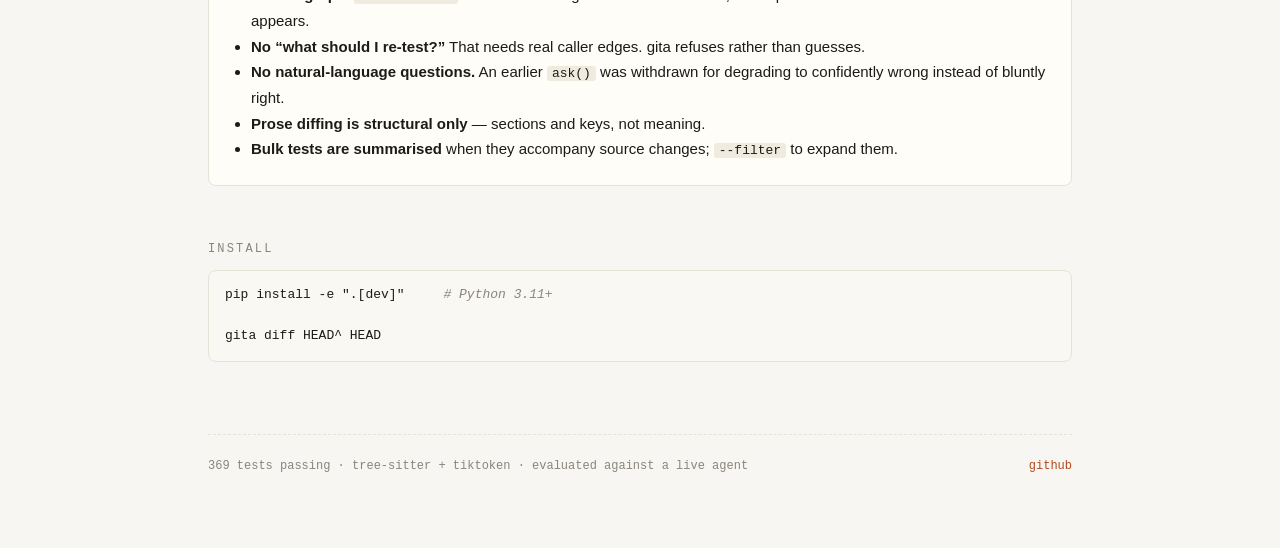
==== commit abf8e272: "fix(ws-8): a lost prompt cache is not a result Iteration 12 came in at -23.7% with turns 3.93 -> 2.6" ====
--- a/docs/index.html
+++ b/docs/index.html
@@ -315,18 +315,19 @@
         <th style="text-align:right">plain git</th>
         <th style="text-align:right">with gita</th>
       </tr>
-      <tr><td>credits per task</td><td class="num">44.8</td><td class="num win">32.4 &nbsp; −28%</td></tr>
-      <tr><td>turns per task</td><td class="num">3.93</td><td class="num win">2.73</td></tr>
-      <tr><td>tool output per run</td><td class="num">48,224</td><td class="num win">2,873</td></tr>
-      <tr><td>entity recall</td><td class="num">98.3%</td><td class="num win">100%</td></tr>
-      <tr><td>adoption, unprompted</td><td class="num dim">—</td><td class="num">100%</td></tr>
+      <tr><td>credits per task</td><td class="num">44.3</td><td class="num win">33.8 &nbsp; −23%</td></tr>
+      <tr><td>turns per task</td><td class="num">3.93</td><td class="num win">2.67</td></tr>
+      <tr><td>tool output per run</td><td class="num">47,744</td><td class="num win">2,237</td></tr>
+      <tr><td>entity recall</td><td class="num">100%</td><td class="num">98.9%</td></tr>
+      <tr><td>adoption, unprompted</td><td class="num dim">—</td><td class="num">97%</td></tr>
     </table>
 
     <p class="blurb" style="font-size:14px; color:var(--muted); margin-top:12px">
-      Latest sweep. The cost margin moves between sweeps because the baseline
-      itself does — across recent runs it sits between −15% and −28%, median
-      around −18%. Turn count and tool output are the steadier signals, and both
-      arms always run in the same session.
+      Latest sweep, with runs that lost the model's prompt cache excluded — a
+      cache miss costs two to three times a normal task and says nothing about
+      either tool. Across recent sweeps the cost margin sits between −10% and
+      −23%, median around −18%. Turn count and tool output are the steadier
+      signals; both arms always run in the same session.
     </p>
 
     <div class="wins">
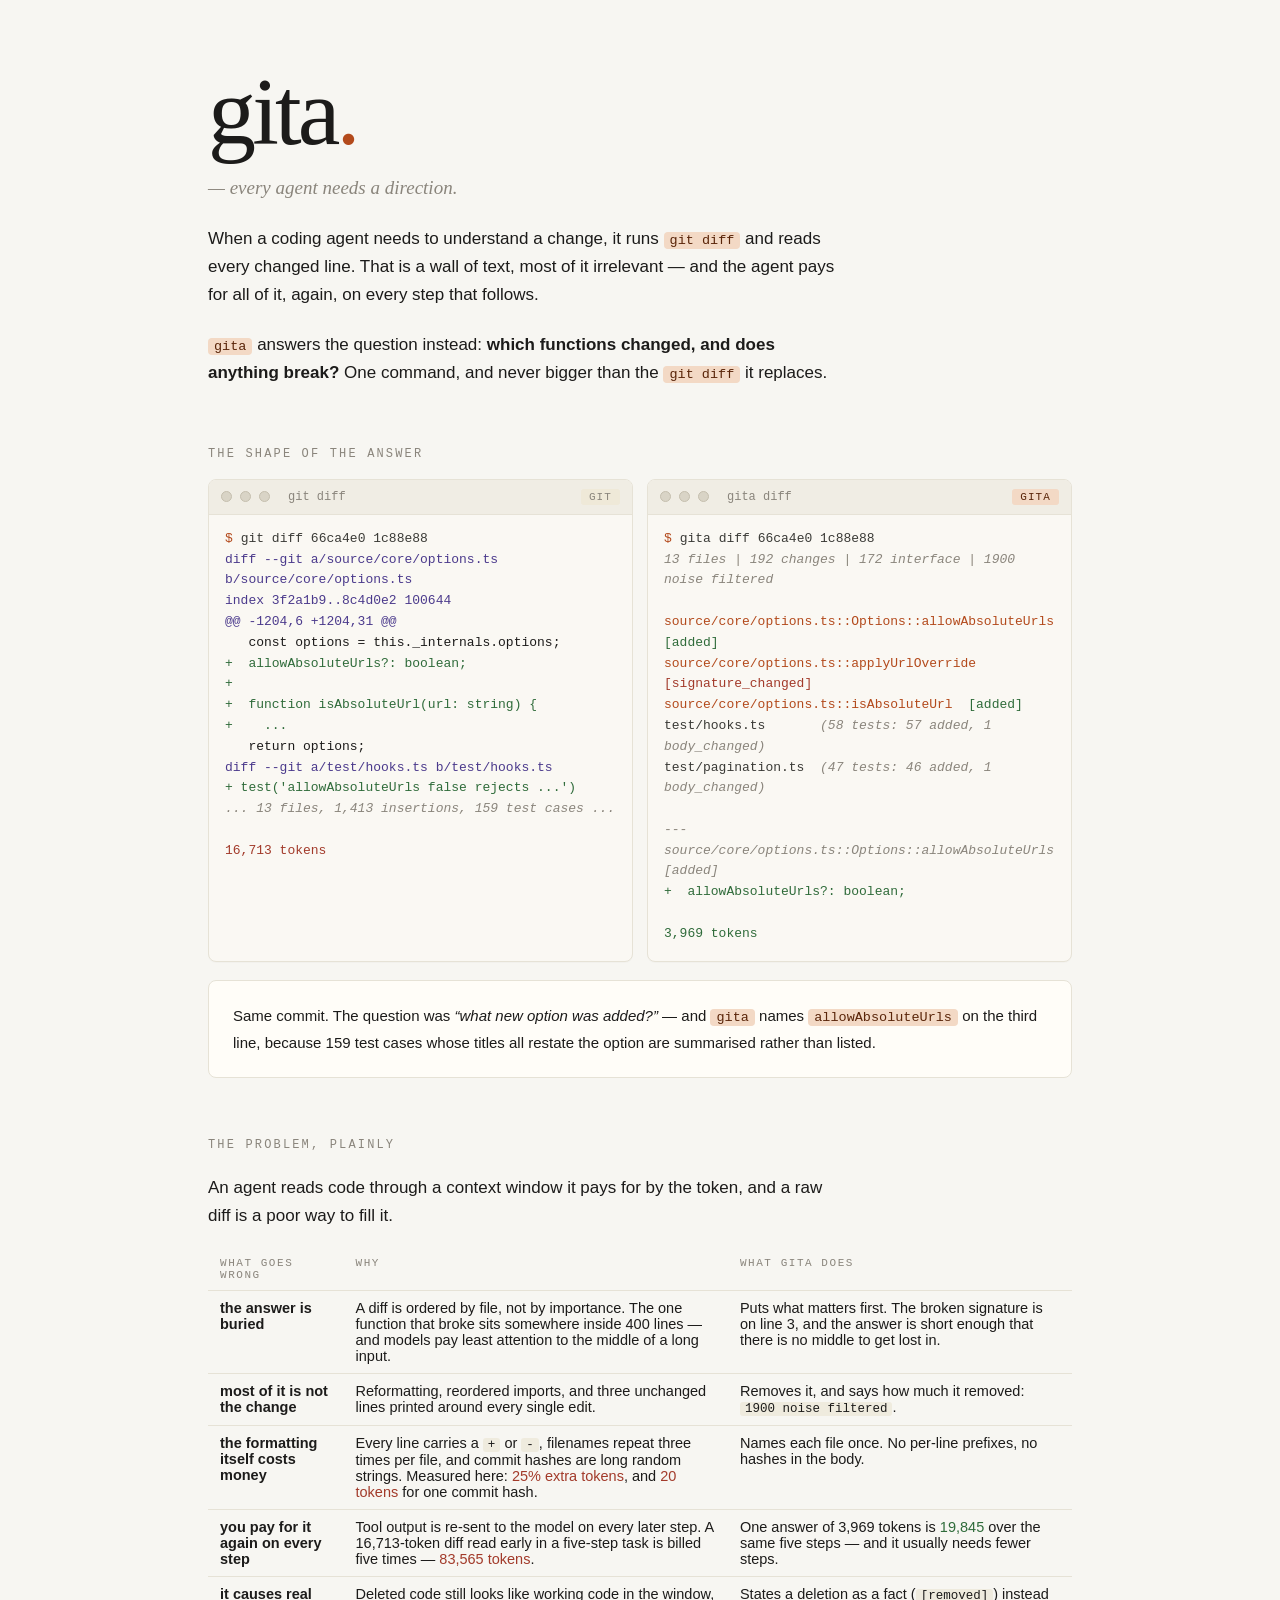
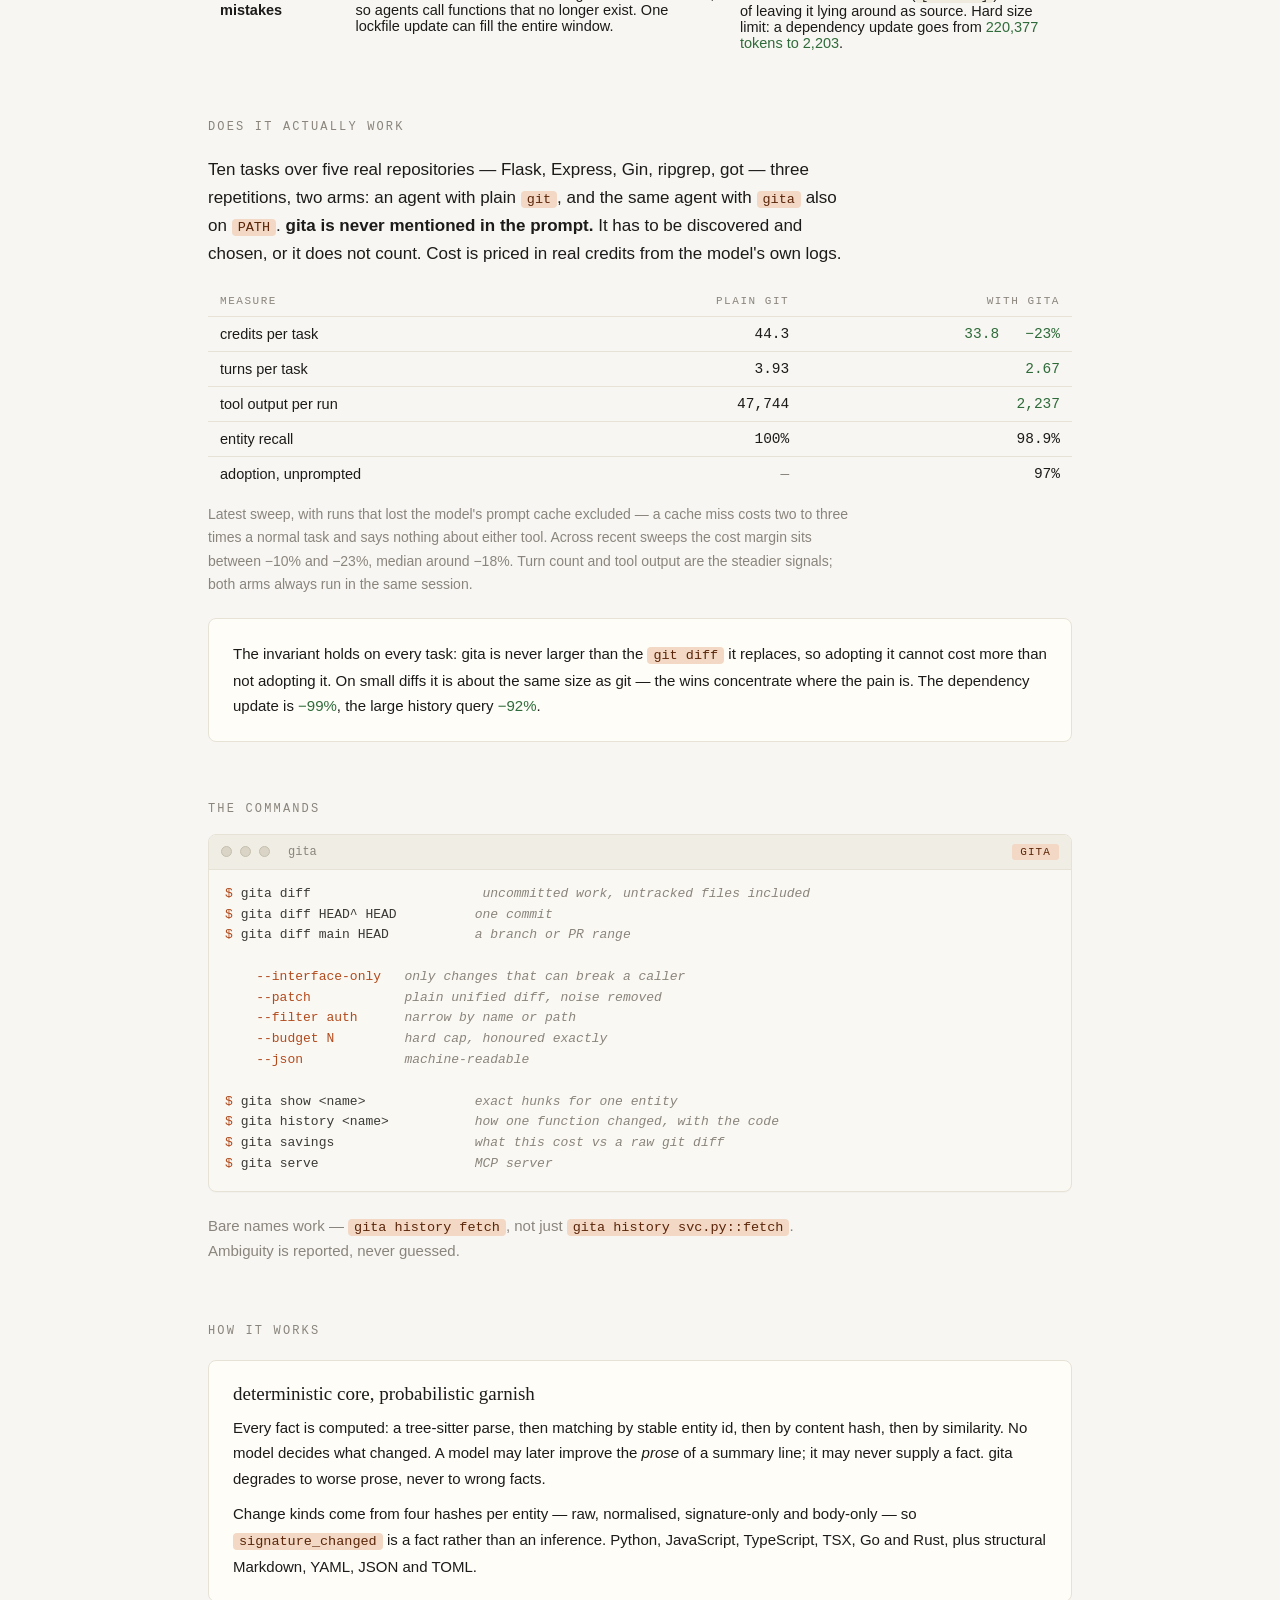
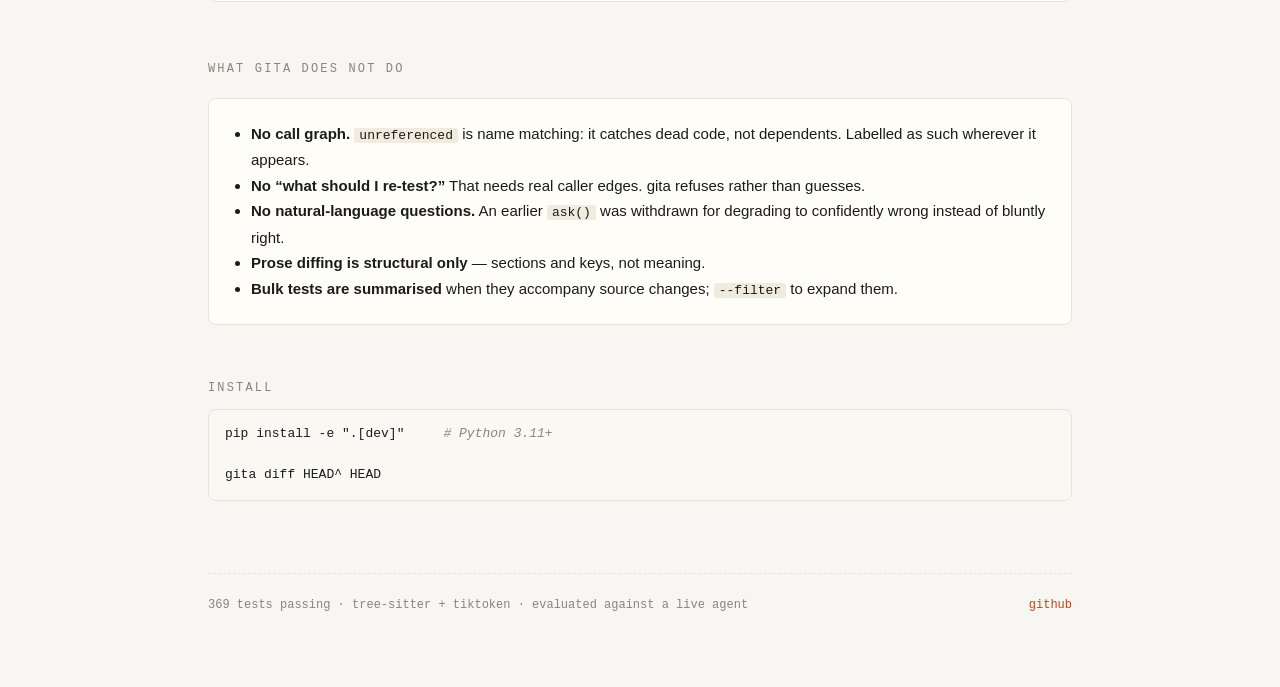
==== commit 53bae25e: "docs: say the problem in plain words Feedback was that the problem statement was hard to follow. It " ====
--- a/docs/index.html
+++ b/docs/index.html
@@ -189,15 +189,15 @@
       <h1 class="name">gita<span class="dot">.</span></h1>
       <p class="sanskrit">— every agent needs a direction.</p>
       <p class="blurb">
-        <code>git</code> was built for humans reading lines of text. But humans
-        aren't the ones writing most code anymore — agents are. And agents
-        don't want lines. They want answers.
+        When a coding agent needs to understand a change, it runs
+        <code>git diff</code> and reads every changed line. That is a wall of
+        text, most of it irrelevant — and the agent pays for all of it, again,
+        on every step that follows.
       </p>
       <p class="blurb">
-        <code>git diff</code> answers <em>which bytes moved</em>. An agent needs
-        <em>which named things changed, and can that break a caller</em>.
-        <code>gita</code> answers the second question, in one command, and is
-        never larger than the <code>git diff</code> it replaces.
+        <code>gita</code> answers the question instead: <strong>which functions
+        changed, and does anything break?</strong> One command, and never bigger
+        than the <code>git diff</code> it replaces.
       </p>
     </section>
 
@@ -253,48 +253,56 @@
       because 159 test cases whose titles all restate the option are summarised
       rather than listed.</p>
     </div>
-    <p class="section-h">why raw git output is bad context</p>
+    <p class="section-h">the problem, plainly</p>
+
+    <p class="blurb" style="margin-bottom:4px">
+      An agent reads code through a context window it pays for by the token, and a
+      raw diff is a poor way to fill it.
+    </p>
 
     <table class="tbl">
       <tr>
-        <th>problem</th><th>why it hurts</th><th>what gita does</th>
-      </tr>
-      <tr>
-        <td><strong>lost in the middle</strong></td>
-        <td>Diffs land in the attention trough between the system prompt and the
-            task, pushing instructions further away every turn.</td>
-        <td>Ranked, not chronological. Interface breakage on line 3, not line 400 —
-            and small enough to have no middle.</td>
-      </tr>
-      <tr>
-        <td><strong>tokenizer overhead</strong></td>
-        <td>Per-line <code>+</code>/<code>-</code> prefixes, repeated filenames,
-            <code>@@</code> headers. Measured <span class="loss">+25.2%</span>;
-            one 40-char SHA costs <span class="loss">20 tokens</span>.</td>
-        <td>Entity ids instead of hunk headers, no line prefixes, filenames stated
-            once, no SHAs in the body.</td>
-      </tr>
-      <tr>
-        <td><strong>low signal density</strong></td>
-        <td>Three context lines around every hunk, whitespace churn, timestamps,
-            advice text.</td>
-        <td>Formatting, comment and import-order churn removed by comparing
-            normalised hashes — and the count reported.</td>
-      </tr>
-      <tr>
-        <td><strong>zombie tokens</strong></td>
-        <td>Tool output is re-billed on every later turn. 16,713 tokens across
-            5 turns is <span class="loss">83,565 token-turns</span>.</td>
-        <td>One self-sufficient answer: <span class="win">19,845</span> for the
-            same five turns — and it cuts the turn count too.</td>
-      </tr>
-      <tr>
-        <td><strong>induced failures</strong></td>
-        <td>Deleted code stays visible and gets called again; agents oscillate
-            re-reading their own edits; a lockfile diff blows the window.</td>
-        <td>Removal is a fact (<code>[removed]</code>), not lingering source text.
-            Hard token budget. Dependency update:
-            <span class="win">220,377 → 2,203</span>.</td>
+        <th>what goes wrong</th><th>why</th><th>what gita does</th>
+      </tr>
+      <tr>
+        <td><strong>the answer is buried</strong></td>
+        <td>A diff is ordered by file, not by importance. The one function that
+            broke sits somewhere inside 400 lines — and models pay least attention
+            to the middle of a long input.</td>
+        <td>Puts what matters first. The broken signature is on line 3, and the
+            answer is short enough that there is no middle to get lost in.</td>
+      </tr>
+      <tr>
+        <td><strong>most of it is not the change</strong></td>
+        <td>Reformatting, reordered imports, and three unchanged lines printed
+            around every single edit.</td>
+        <td>Removes it, and says how much it removed:
+            <code>1900 noise filtered</code>.</td>
+      </tr>
+      <tr>
+        <td><strong>the formatting itself costs money</strong></td>
+        <td>Every line carries a <code>+</code> or <code>-</code>, filenames repeat
+            three times per file, and commit hashes are long random strings.
+            Measured here: <span class="loss">25% extra tokens</span>, and
+            <span class="loss">20 tokens</span> for one commit hash.</td>
+        <td>Names each file once. No per-line prefixes, no hashes in the body.</td>
+      </tr>
+      <tr>
+        <td><strong>you pay for it again on every step</strong></td>
+        <td>Tool output is re-sent to the model on every later step. A
+            16,713-token diff read early in a five-step task is billed five times
+            — <span class="loss">83,565 tokens</span>.</td>
+        <td>One answer of 3,969 tokens is <span class="win">19,845</span> over the
+            same five steps — and it usually needs fewer steps.</td>
+      </tr>
+      <tr>
+        <td><strong>it causes real mistakes</strong></td>
+        <td>Deleted code still looks like working code in the window, so agents
+            call functions that no longer exist. One lockfile update can fill the
+            entire window.</td>
+        <td>States a deletion as a fact (<code>[removed]</code>) instead of leaving
+            it lying around as source. Hard size limit: a dependency update goes
+            from <span class="win">220,377 tokens to 2,203</span>.</td>
       </tr>
     </table>
 
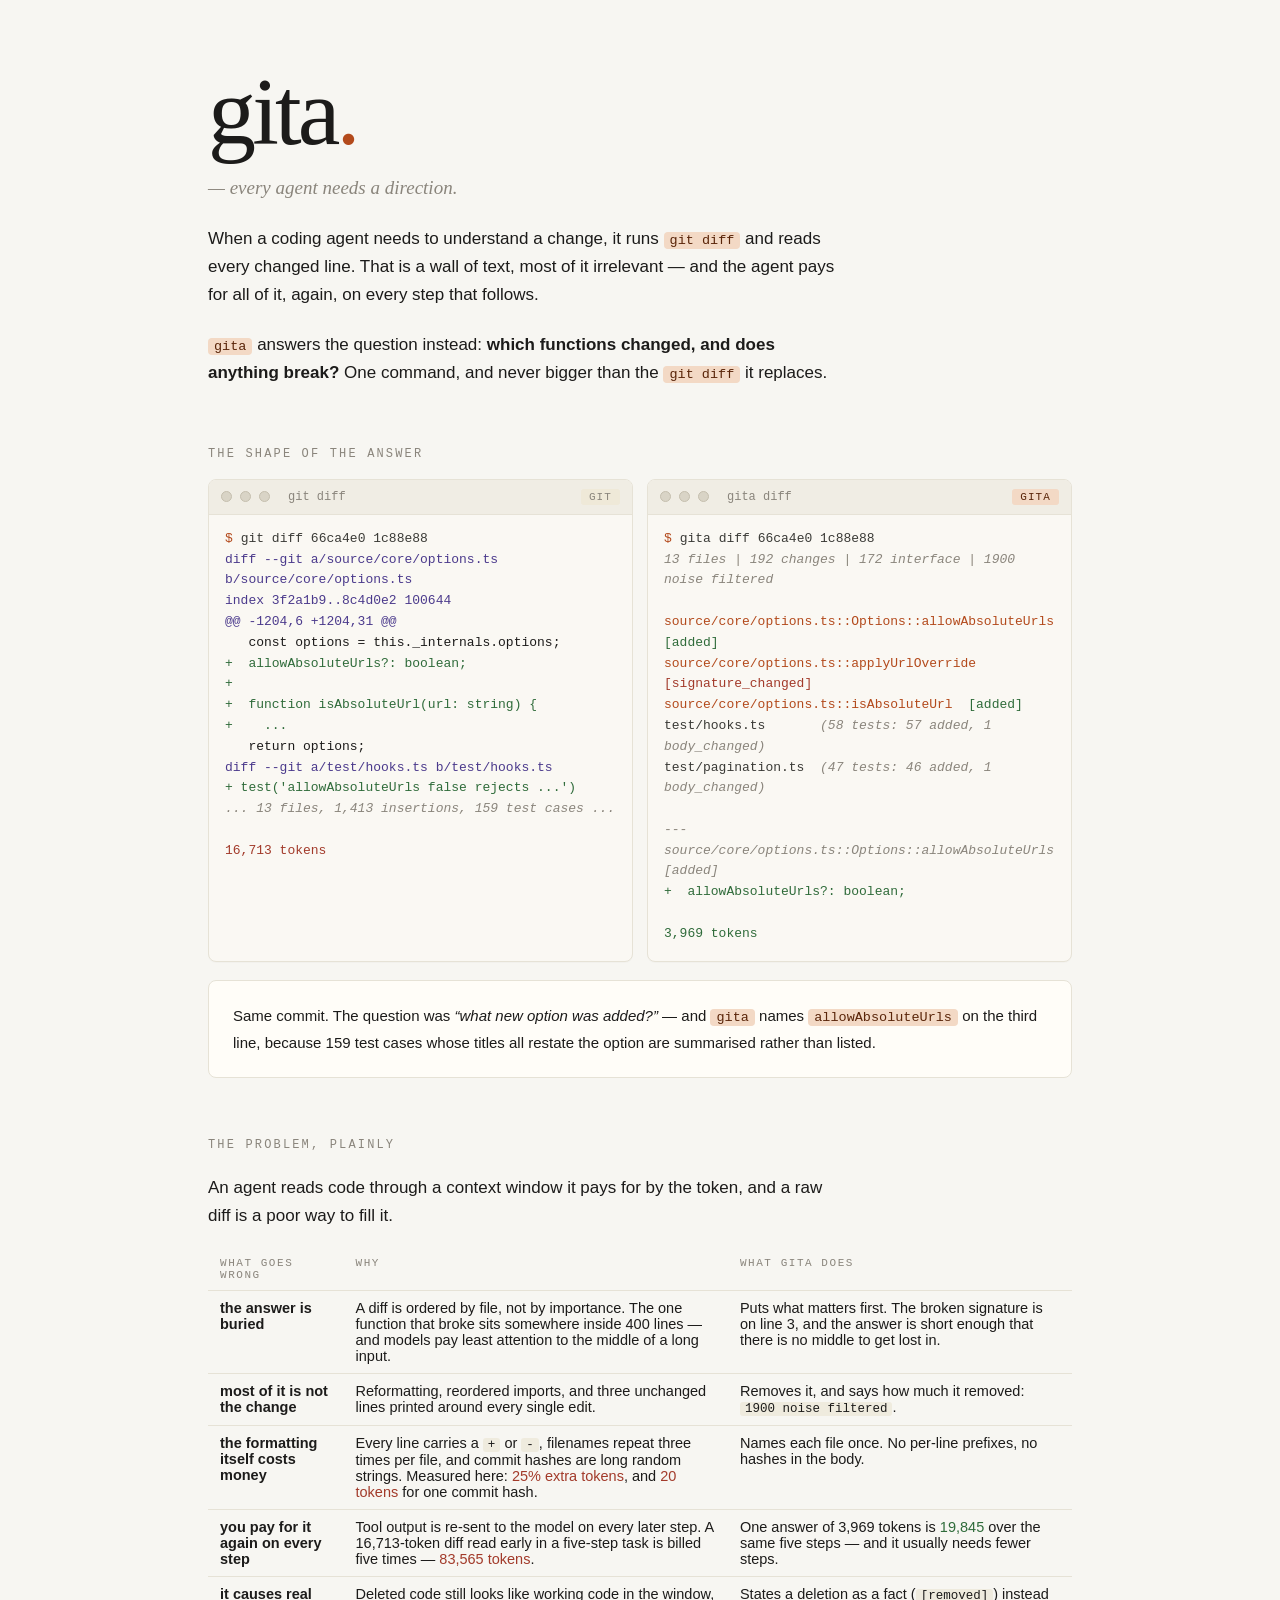
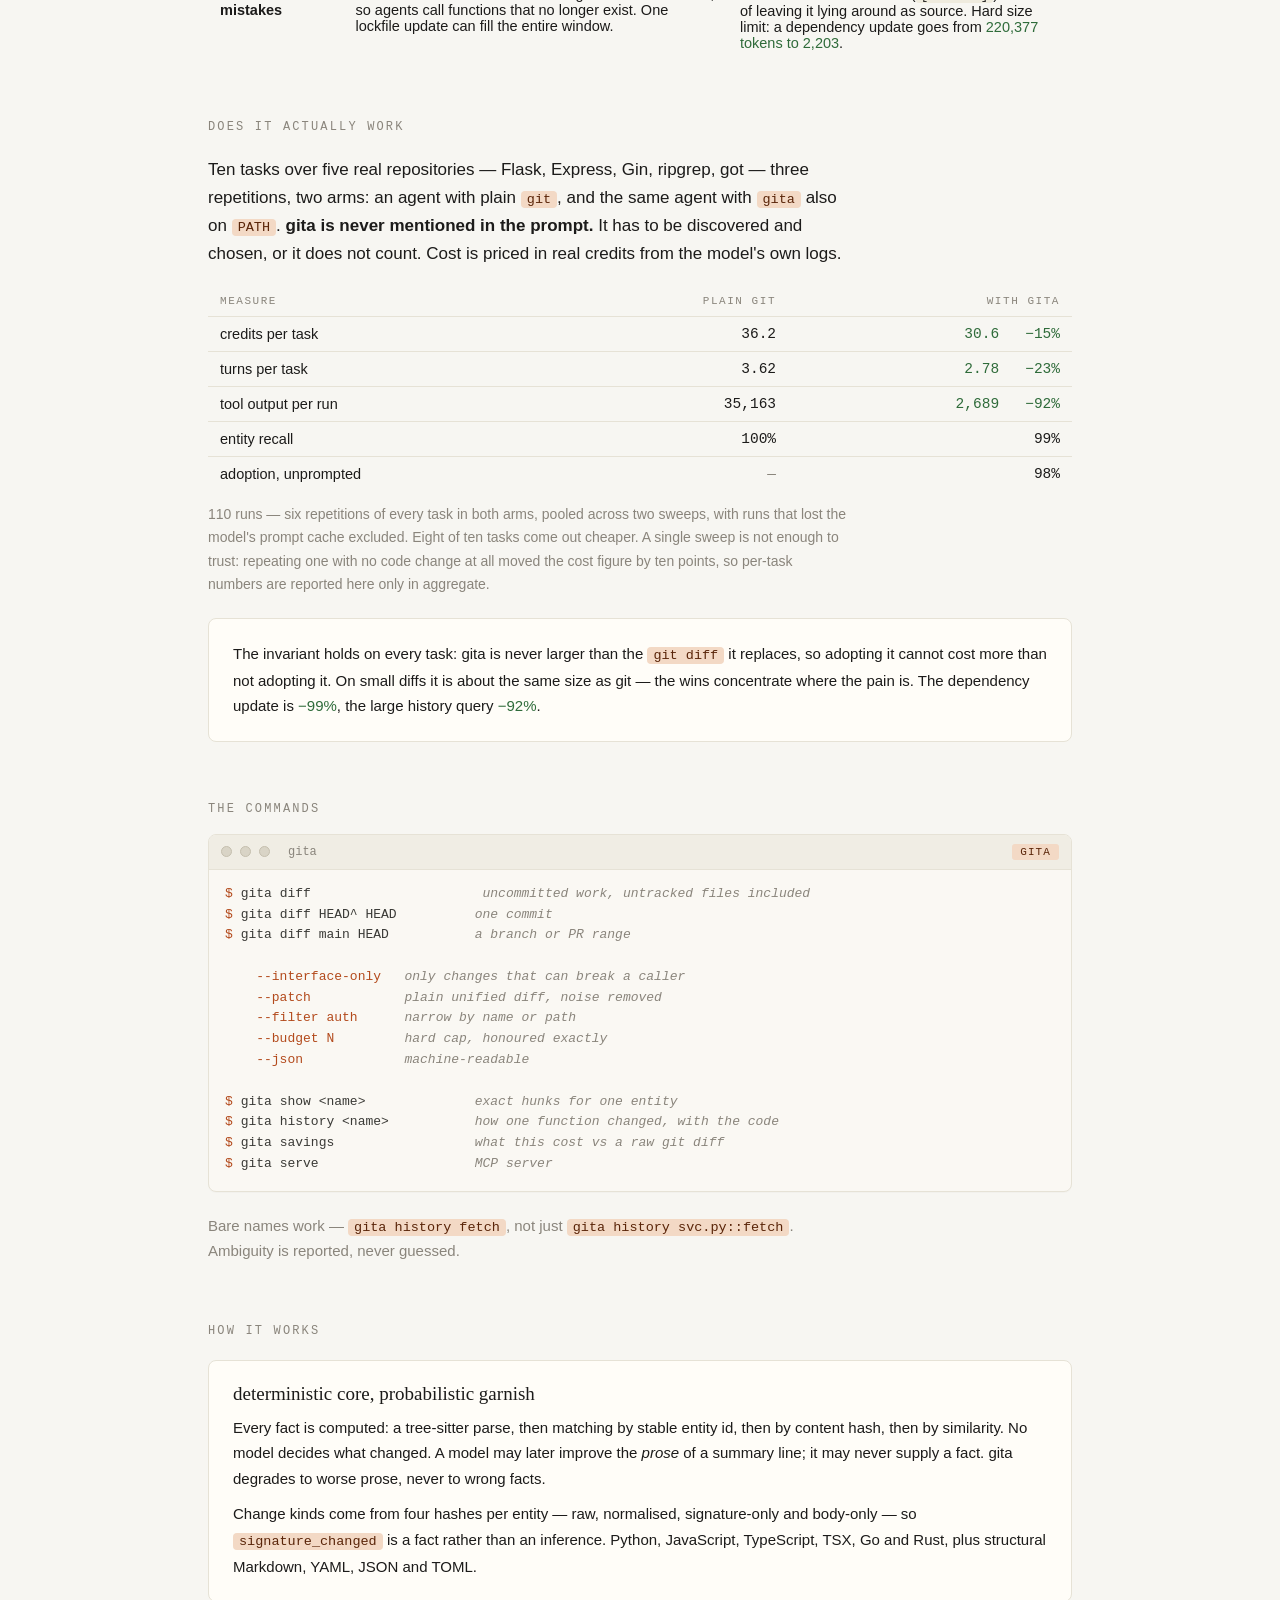
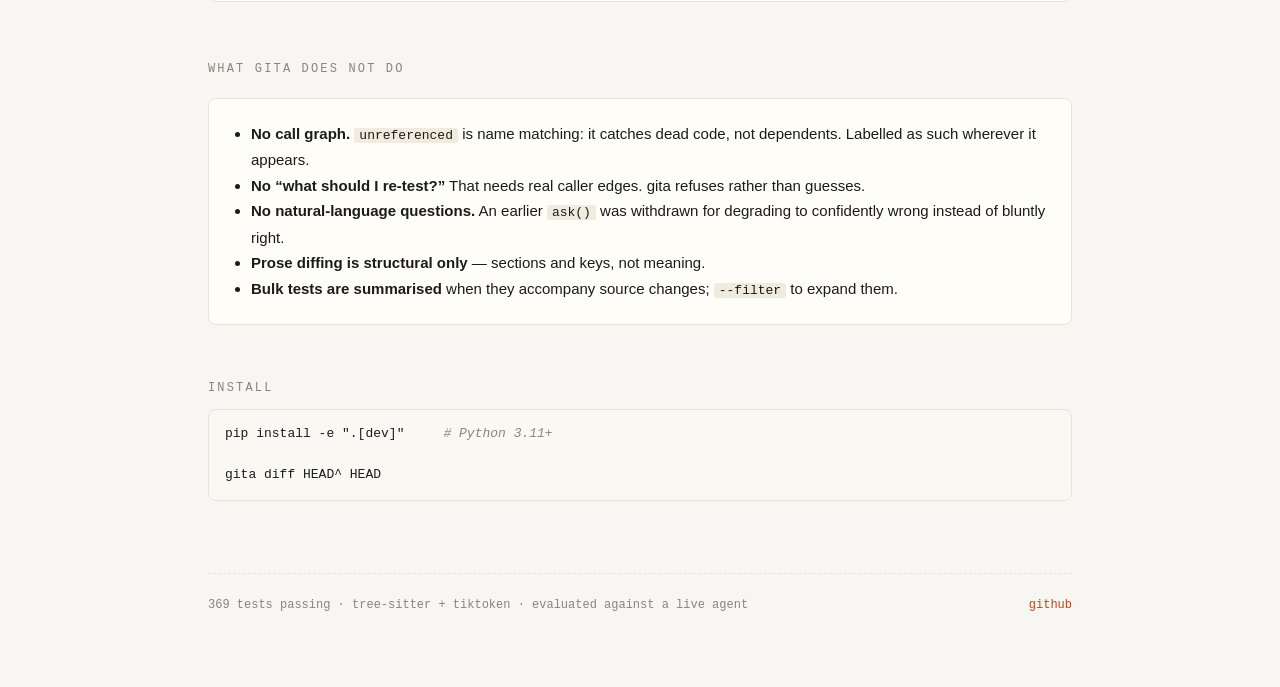
==== commit 4b2240a8: "docs: the control run says per-task cost deltas were noise Iteration 13 repeated iteration 12 with b" ====
--- a/docs/index.html
+++ b/docs/index.html
@@ -323,19 +323,19 @@
         <th style="text-align:right">plain git</th>
         <th style="text-align:right">with gita</th>
       </tr>
-      <tr><td>credits per task</td><td class="num">44.3</td><td class="num win">33.8 &nbsp; −23%</td></tr>
-      <tr><td>turns per task</td><td class="num">3.93</td><td class="num win">2.67</td></tr>
-      <tr><td>tool output per run</td><td class="num">47,744</td><td class="num win">2,237</td></tr>
-      <tr><td>entity recall</td><td class="num">100%</td><td class="num">98.9%</td></tr>
-      <tr><td>adoption, unprompted</td><td class="num dim">—</td><td class="num">97%</td></tr>
+      <tr><td>credits per task</td><td class="num">36.2</td><td class="num win">30.6 &nbsp; −15%</td></tr>
+      <tr><td>turns per task</td><td class="num">3.62</td><td class="num win">2.78 &nbsp; −23%</td></tr>
+      <tr><td>tool output per run</td><td class="num">35,163</td><td class="num win">2,689 &nbsp; −92%</td></tr>
+      <tr><td>entity recall</td><td class="num">100%</td><td class="num">99%</td></tr>
+      <tr><td>adoption, unprompted</td><td class="num dim">—</td><td class="num">98%</td></tr>
     </table>
 
     <p class="blurb" style="font-size:14px; color:var(--muted); margin-top:12px">
-      Latest sweep, with runs that lost the model's prompt cache excluded — a
-      cache miss costs two to three times a normal task and says nothing about
-      either tool. Across recent sweeps the cost margin sits between −10% and
-      −23%, median around −18%. Turn count and tool output are the steadier
-      signals; both arms always run in the same session.
+      110 runs — six repetitions of every task in both arms, pooled across two
+      sweeps, with runs that lost the model's prompt cache excluded. Eight of ten
+      tasks come out cheaper. A single sweep is not enough to trust: repeating one
+      with no code change at all moved the cost figure by ten points, so
+      per-task numbers are reported here only in aggregate.
     </p>
 
     <div class="wins">
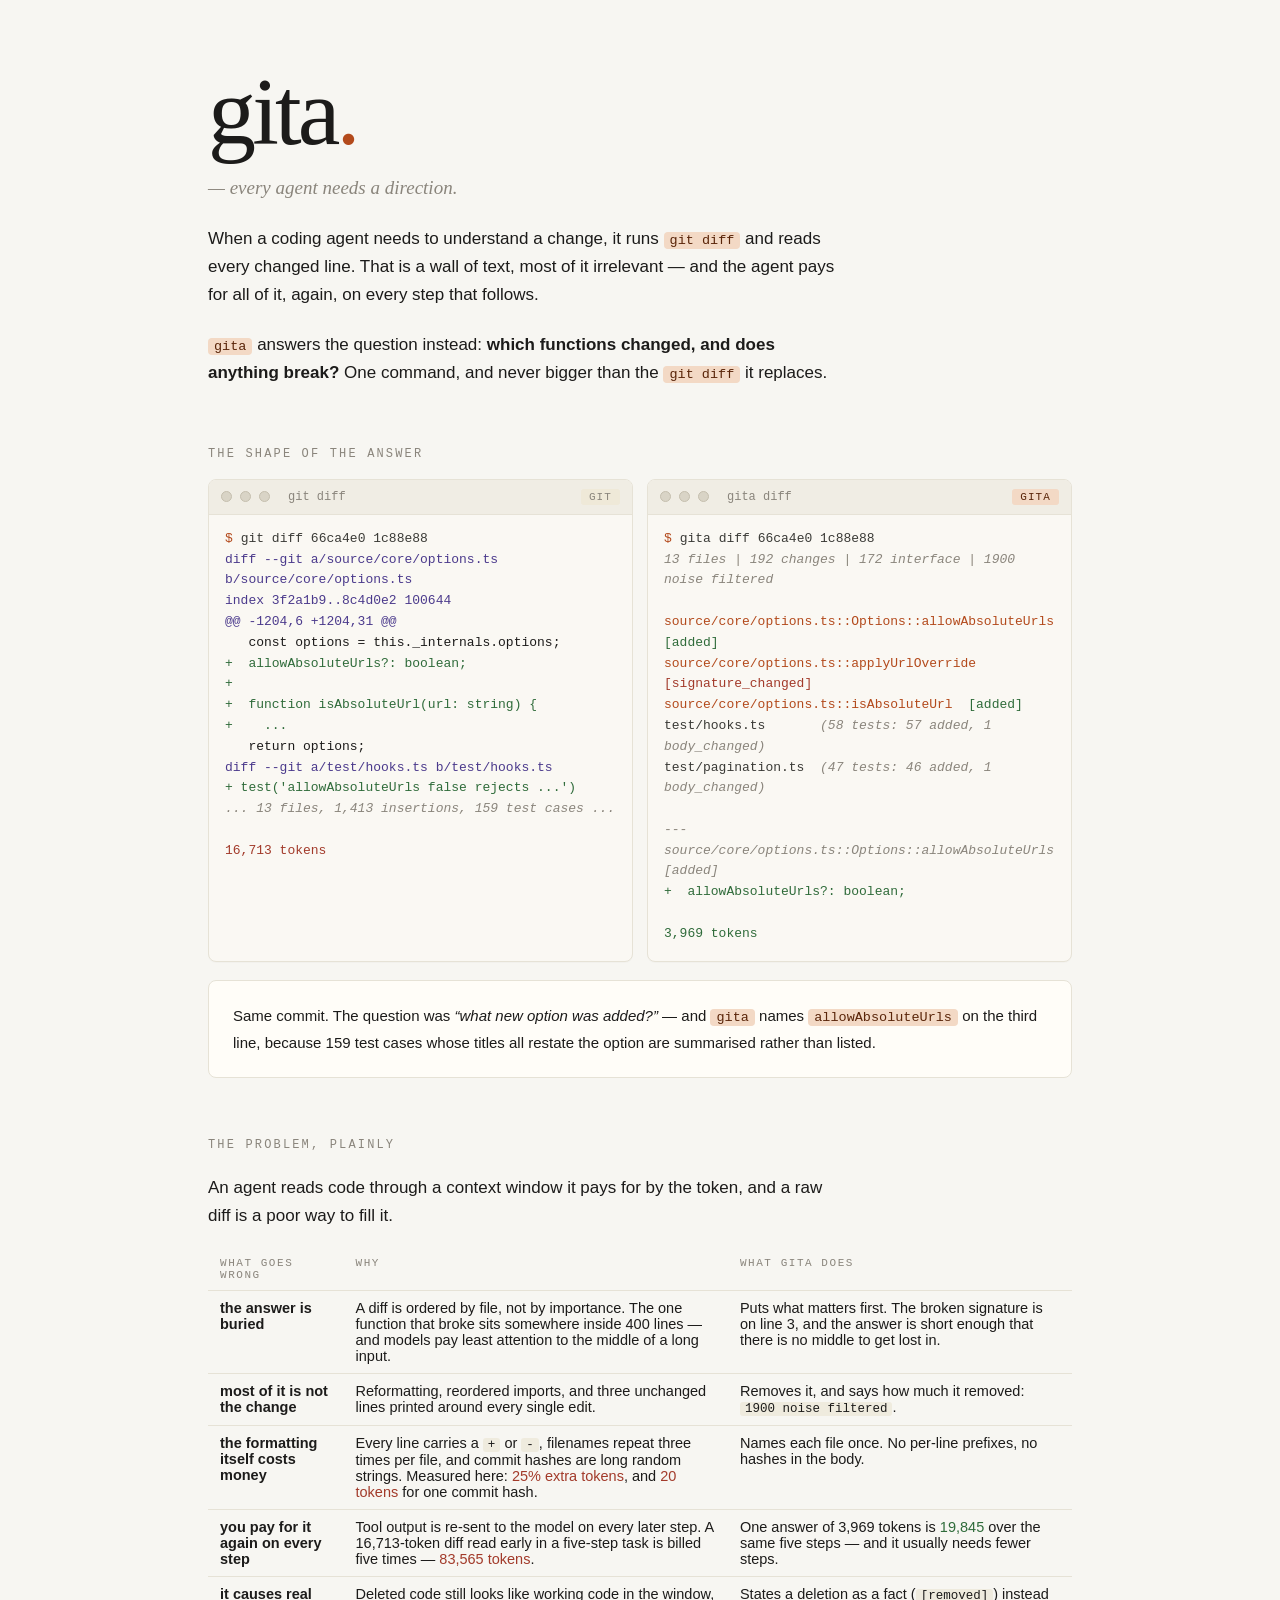
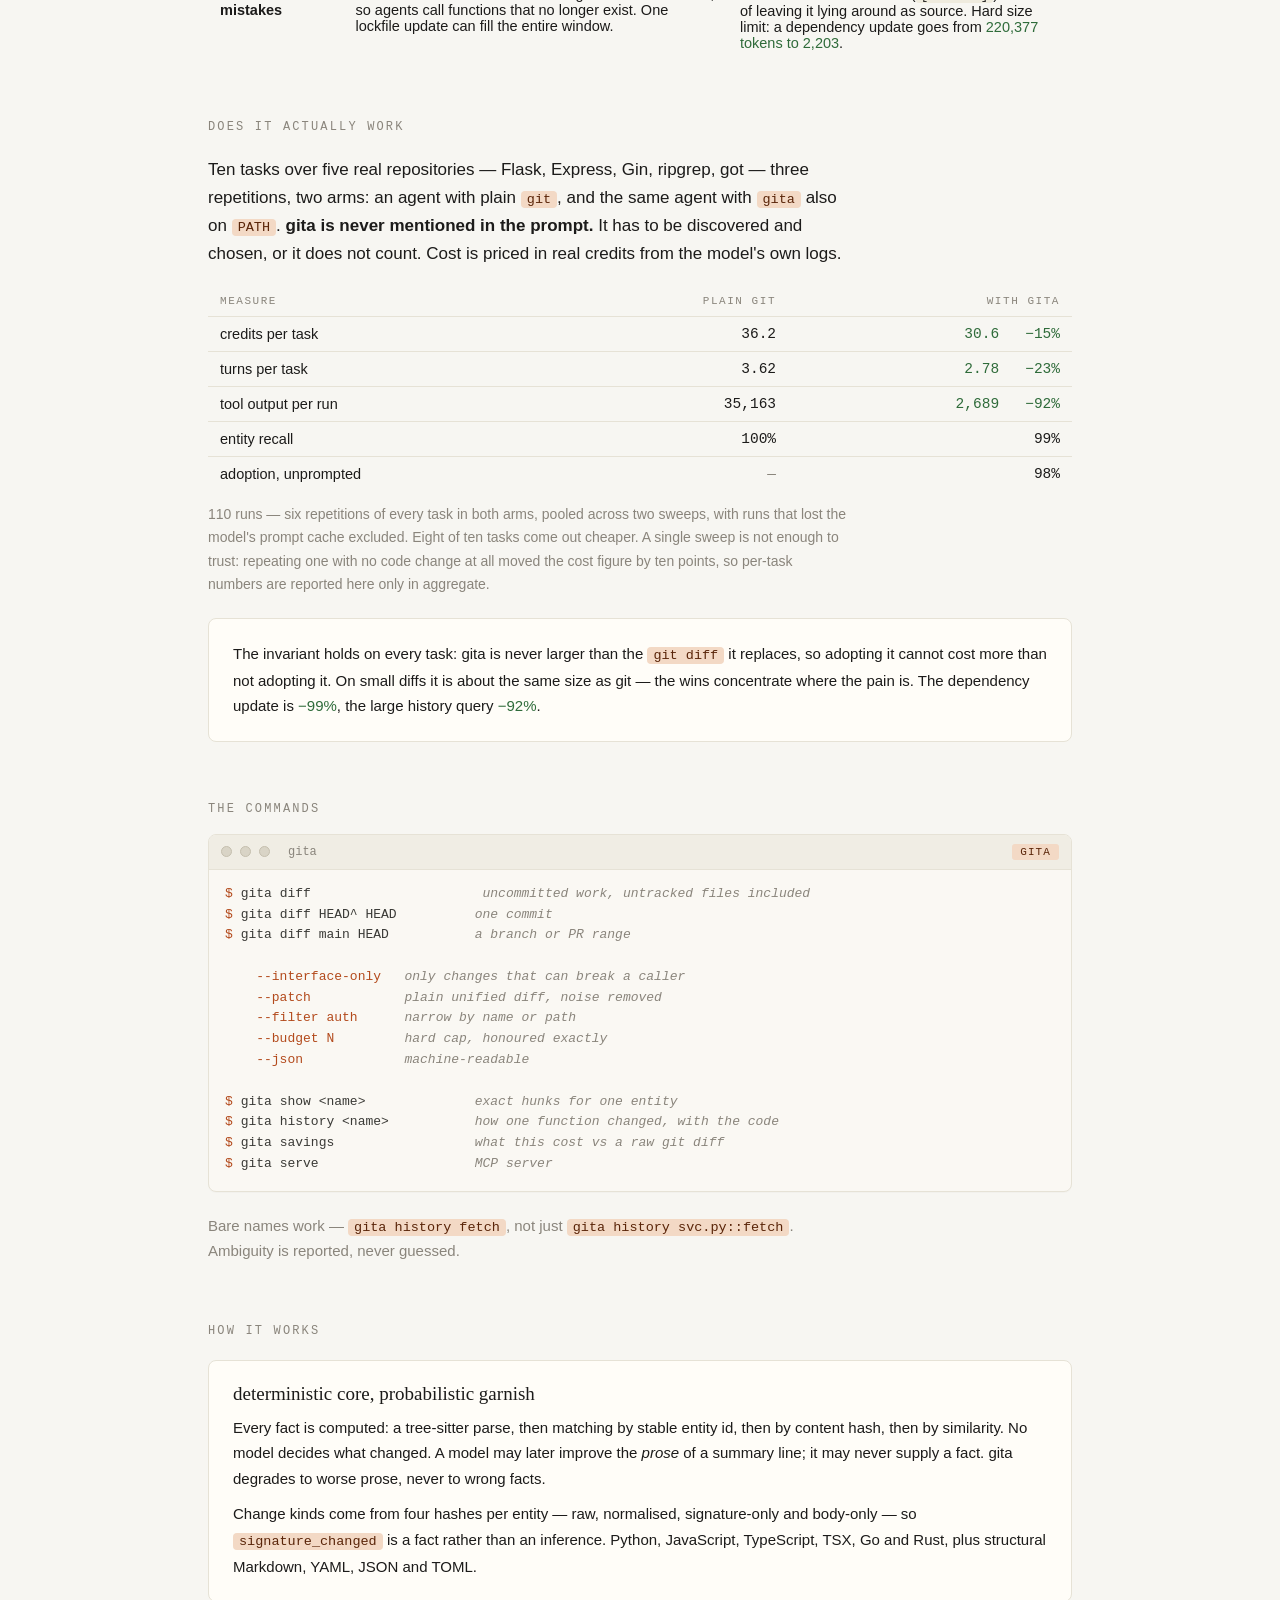
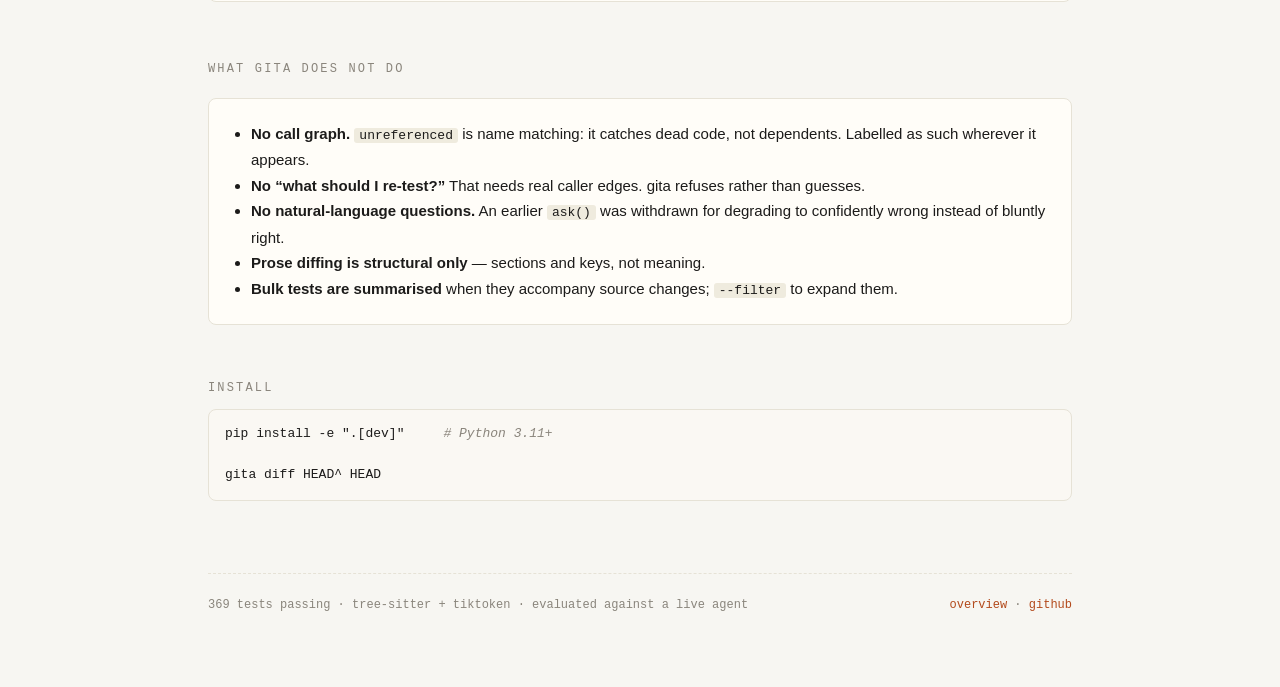
==== commit 7e51922b: "docs: one-page overview, technical and product in the same place The home page sells; the README exp" ====
--- a/docs/index.html
+++ b/docs/index.html
@@ -419,7 +419,7 @@
 
     <footer>
       <span>369 tests passing · tree-sitter + tiktoken · evaluated against a live agent</span>
-      <span><a href="https://github.com/DevPranjal/gita">github</a></span>
+      <span><a href="./overview.html">overview</a> · <a href="https://github.com/DevPranjal/gita">github</a></span>
     </footer>
   </div>
 </body>
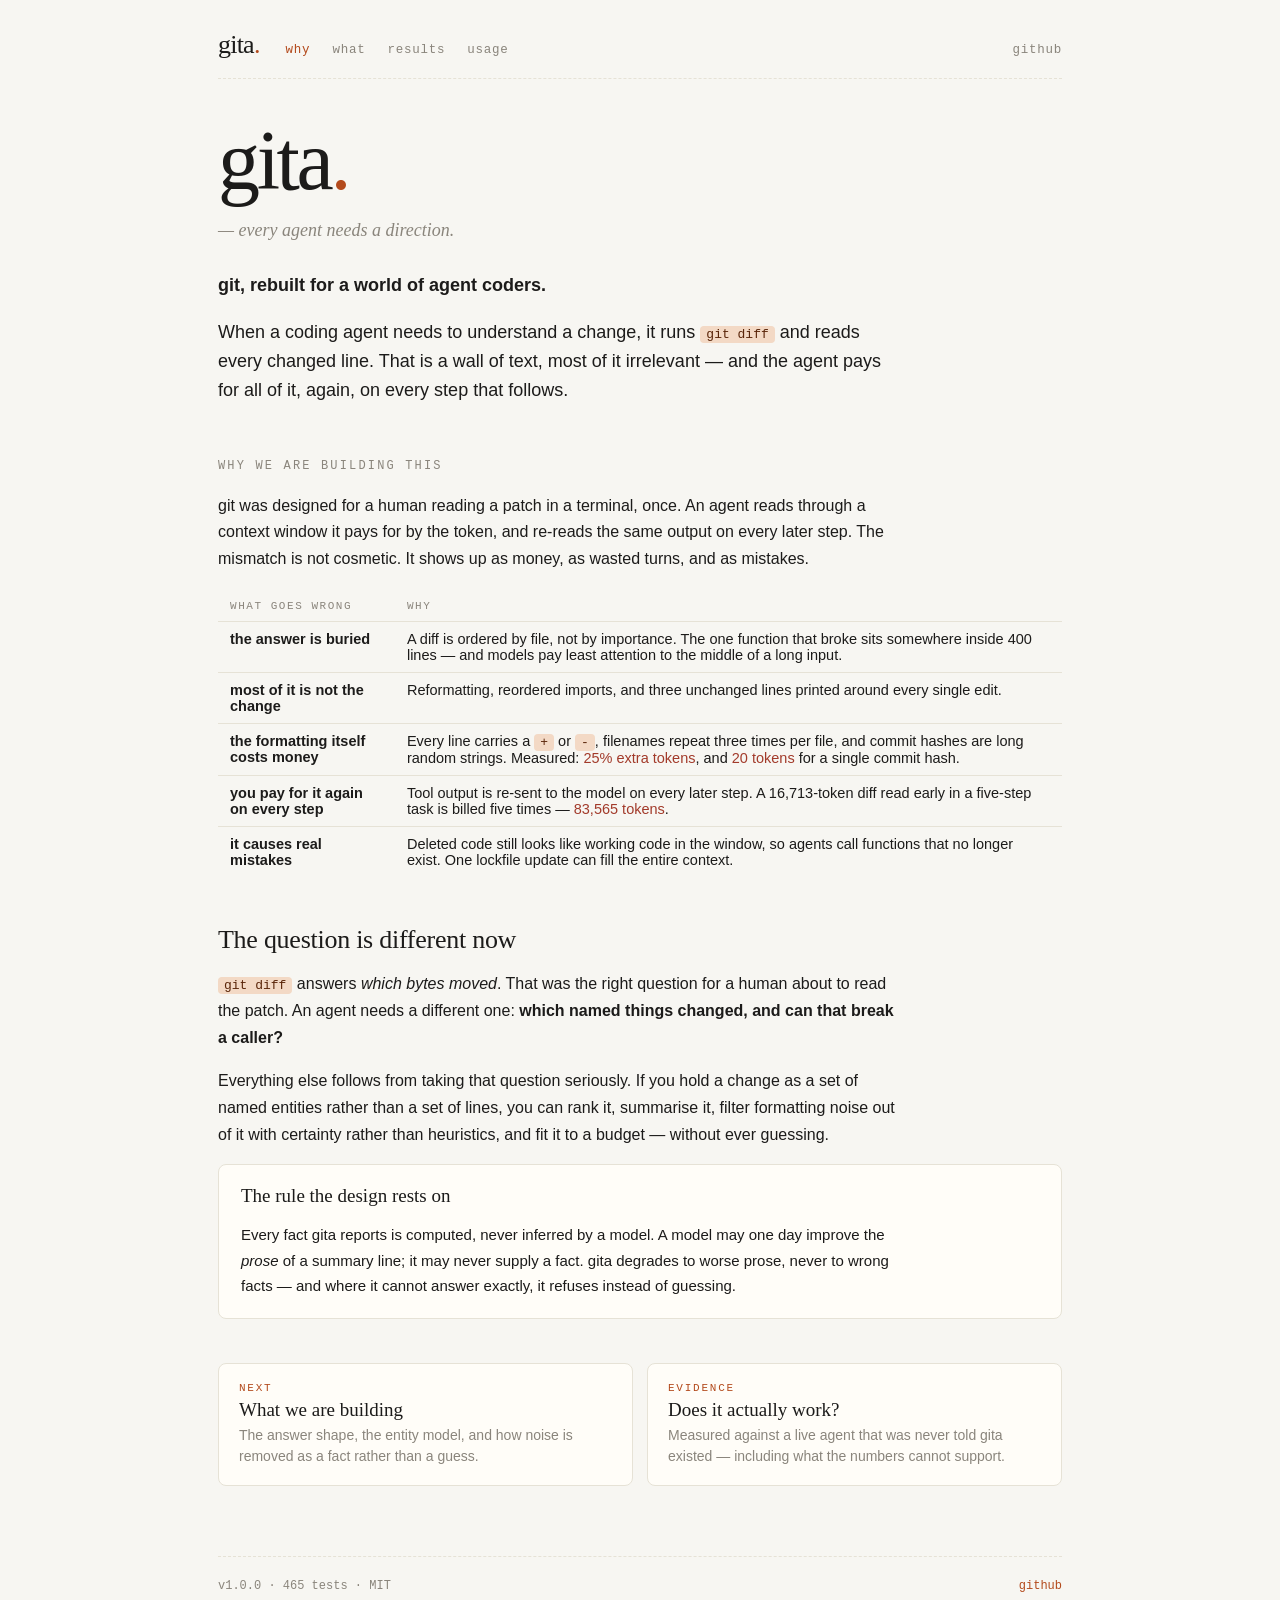
==== commit 8f12e563: "docs: split the site into why, what, results and usage One page was doing four jobs and doing none o" ====
--- a/docs/index.html
+++ b/docs/index.html
@@ -1,426 +1,121 @@
 <!doctype html>
 <html lang="en">
 <head>
-  <meta charset="utf-8" />
-  <meta name="viewport" content="width=device-width,initial-scale=1" />
-  <title>gita — git for agents</title>
-  <meta name="description" content="git rebuilt for a world of agent coders. Context diffs instead of line diffs: what named things changed, and can that break a caller." />
-  <style>
-    :root {
-      --bg: #f7f6f2;
-      --paper: #fffdf8;
-      --ink: #1c1b1a;
-      --muted: #8a857c;
-      --line: #e6e2d6;
-      --accent: #b34a1c;
-      --accent-soft: #f3d9c5;
-      --term-bg: #faf8f3;
-      --term-ink: #1c1b1a;
-      --term-prompt: #b34a1c;
-      --term-comment: #8a857c;
-      --term-str: #2f6b3a;
-      --term-key: #4b3a8c;
-      --term-del: #a23a2a;
-      --mono: "JetBrains Mono", "Cascadia Code", ui-monospace, Consolas, monospace;
-      --serif: "Iowan Old Style", "Palatino Linotype", Georgia, serif;
-      --sans: -apple-system, BlinkMacSystemFont, "Inter", "Segoe UI", sans-serif;
-    }
-    * { box-sizing: border-box; }
-    html, body { margin: 0; padding: 0; background: var(--bg); color: var(--ink);
-      font-family: var(--sans); -webkit-font-smoothing: antialiased; }
-
-    .wrap { max-width: 920px; margin: 0 auto; padding: 64px 28px 80px; }
-
-    .hero { margin-bottom: 56px; }
-    .name {
-      font-family: var(--serif); font-size: 96px; line-height: 1; font-weight: 400;
-      letter-spacing: -0.04em; margin: 0;
-    }
-    .name .dot { color: var(--accent); }
-    .sanskrit {
-      font-family: var(--serif); font-style: italic; color: var(--muted);
-      font-size: 19px; margin: 14px 0 0; line-height: 1.5;
-    }
-    .blurb {
-      font-family: var(--sans); color: var(--ink); font-size: 17px; line-height: 1.65;
-      margin: 22px 0 0; max-width: 640px;
-    }
-    .blurb code, .note code, p code, li code {
-      font-family: var(--mono); font-size: 13.5px; background: var(--accent-soft);
-      padding: 1px 6px; border-radius: 4px; color: #5a2509;
-    }
-
-    .section-h {
-      font-family: var(--mono); color: var(--muted); font-size: 12px;
-      letter-spacing: 0.18em; text-transform: uppercase; margin: 60px 0 14px;
-    }
-
-    .q { margin-top: 14px; padding-top: 14px; border-top: 1px dashed var(--line); }
-    .q:first-of-type { border-top: none; padding-top: 0; margin-top: 8px; }
-    .q > summary {
-      list-style: none; cursor: pointer; display: block;
-      position: relative; padding-right: 36px;
-    }
-    .q > summary::-webkit-details-marker { display: none; }
-    .q > summary::after {
-      content: "+"; position: absolute; right: 4px; top: 50%;
-      transform: translateY(-50%);
-      font-family: var(--mono); font-size: 22px; color: var(--muted);
-      line-height: 1; transition: transform 0.15s ease, color 0.15s ease;
-    }
-    .q[open] > summary::after { content: "−"; color: var(--accent); }
-    .q > summary:hover h2 { color: var(--accent); }
-    .q > summary h2 { transition: color 0.15s ease; }
-    .q h2 {
-      font-family: var(--serif); font-size: 24px; font-weight: 500;
-      letter-spacing: -0.01em; margin: 0;
-    }
-    .q .note {
-      font-family: var(--sans); color: var(--muted); font-size: 15px;
-      margin: 14px 0 0; max-width: 640px; line-height: 1.55;
-    }
-
-    .pair { display: grid; grid-template-columns: 1fr 1fr; gap: 14px; margin-top: 18px; }
-    .pair.single { grid-template-columns: 1fr; }
-    .term {
-      background: var(--term-bg); border: 1px solid var(--line); border-radius: 8px;
-      overflow: hidden; box-shadow: 0 1px 0 rgba(0,0,0,0.02);
-    }
-    .term-bar {
-      display: flex; align-items: center; gap: 8px;
-      padding: 9px 12px; border-bottom: 1px solid var(--line); background: #f0ede4;
-    }
-    .term-bar .d {
-      width: 11px; height: 11px; border-radius: 50%; background: #d9d4c6;
-      border: 1px solid #c5bfae;
-    }
-    .term-bar .title {
-      margin-left: 10px; color: var(--muted); font-family: var(--mono); font-size: 12px;
-    }
-    .term-bar .tag {
-      margin-left: auto; font-family: var(--mono); font-size: 11px;
-      letter-spacing: 0.1em; text-transform: uppercase;
-      padding: 2px 8px; border-radius: 3px;
-    }
-    .tag.git  { background: #efe9d8; color: var(--muted); }
-    .tag.gita { background: var(--accent-soft); color: #5a2509; }
-    .term-body {
-      padding: 14px 16px 16px;
-      font-family: var(--mono); font-size: 13px; line-height: 1.6;
-      color: var(--term-ink); white-space: pre-wrap; word-break: break-word;
-    }
-    .prompt { color: var(--term-prompt); }
-    .out { color: #3a3a36; }
-    .dim { color: var(--term-comment); font-style: italic; }
-    .ok  { color: var(--term-str); }
-    .bad { color: var(--term-del); }
-    .kw  { color: var(--term-key); }
-    .acc { color: var(--accent); }
-    .add { color: var(--term-str); }
-    .del { color: var(--term-del); }
-
-    .wins {
-      margin-top: 22px; padding: 22px 24px; border: 1px solid var(--line);
-      border-radius: 8px; background: var(--paper);
-    }
-    .wins:first-of-type { margin-top: 0; }
-    .wins + .wins { margin-top: 14px; }
-    .wins h3 { font-family: var(--serif); font-weight: 500; font-size: 19px; margin: 0 0 10px; }
-    .wins ul { margin: 0; padding-left: 18px; color: var(--ink); font-size: 15px; line-height: 1.7; }
-    .wins ul code {
-      font-family: var(--mono); font-size: 13px; color: var(--ink);
-      background: #efebde; padding: 0 5px; border-radius: 3px;
-    }
-    .wins p { font-size: 15px; line-height: 1.7; margin: 0 0 10px; }
-    .wins p:last-child { margin-bottom: 0; }
-
-    table.tbl {
-      width: 100%; border-collapse: collapse; margin-top: 18px;
-      font-size: 14.5px;
-    }
-    table.tbl th, table.tbl td {
-      text-align: left; padding: 9px 12px; border-bottom: 1px solid var(--line);
-      vertical-align: top;
-    }
-    table.tbl th {
-      font-family: var(--mono); font-size: 11px; letter-spacing: 0.14em;
-      text-transform: uppercase; color: var(--muted); font-weight: 400;
-    }
-    table.tbl td.num {
-      font-family: var(--mono); text-align: right; white-space: nowrap;
-    }
-    table.tbl tr:last-child td { border-bottom: none; }
-    table.tbl code {
-      font-family: var(--mono); font-size: 12.5px; background: #efebde;
-      padding: 0 5px; border-radius: 3px;
-    }
-    .win { color: var(--term-str); }
-    .loss { color: var(--term-del); }
-
-    .install { margin-top: 56px; }
-    .install pre {
-      background: var(--term-bg); border: 1px solid var(--line); border-radius: 8px;
-      padding: 14px 16px; font-family: var(--mono); font-size: 13px;
-      line-height: 1.6; color: var(--ink); overflow-x: auto;
-    }
-
-    footer {
-      margin-top: 72px; padding-top: 24px; border-top: 1px dashed var(--line);
-      font-family: var(--mono); font-size: 12px; color: var(--muted);
-      display: flex; justify-content: space-between; align-items: center;
-      flex-wrap: wrap; gap: 10px;
-    }
-    footer a { color: var(--accent); text-decoration: none; }
-    footer a:hover { text-decoration: underline; }
-
-    @media (max-width: 720px) {
-      .wrap { padding: 40px 18px; }
-      .name { font-size: 64px; }
-      .term-body { font-size: 12.5px; }
-      .pair { grid-template-columns: 1fr; }
-      table.tbl { font-size: 13px; }
-    }
-  </style>
+<meta charset="utf-8" />
+<meta name="viewport" content="width=device-width,initial-scale=1" />
+<title>gita — git for agent coders</title>
+<meta name="description" content="git rebuilt for a world of agent coders. Context diffs instead of line diffs: which named things changed, and does anything break." />
+<link rel="stylesheet" href="./style.css" />
 </head>
 <body>
-  <div class="wrap">
+<div class="wrap">
 
-    <section class="hero">
-      <h1 class="name">gita<span class="dot">.</span></h1>
-      <p class="sanskrit">— every agent needs a direction.</p>
-      <p class="blurb">
-        When a coding agent needs to understand a change, it runs
-        <code>git diff</code> and reads every changed line. That is a wall of
-        text, most of it irrelevant — and the agent pays for all of it, again,
-        on every step that follows.
-      </p>
-      <p class="blurb">
-        <code>gita</code> answers the question instead: <strong>which functions
-        changed, and does anything break?</strong> One command, and never bigger
-        than the <code>git diff</code> it replaces.
-      </p>
-    </section>
+  <nav>
+    <a class="brand" href="./">gita<span class="dot">.</span></a>
+    <a class="on" href="./">why</a>
+    <a href="./what.html">what</a>
+    <a href="./results.html">results</a>
+    <a href="./usage.html">usage</a>
+    <a class="right" href="https://github.com/DevPranjal/gita">github</a>
+  </nav>
 
-    <p class="section-h">the shape of the answer</p>
+  <h1 class="hero">gita<span class="dot">.</span></h1>
+  <p class="sanskrit">— every agent needs a direction.</p>
 
-    <div class="pair">
-      <div class="term">
-        <div class="term-bar">
-          <span class="d"></span><span class="d"></span><span class="d"></span>
-          <span class="title">git diff</span><span class="tag git">git</span>
-        </div>
-<div class="term-body"><span class="prompt">$</span> <span class="out">git diff 66ca4e0 1c88e88</span>
-<span class="kw">diff --git a/source/core/options.ts b/source/core/options.ts</span>
-<span class="kw">index 3f2a1b9..8c4d0e2 100644</span>
-<span class="kw">@@ -1204,6 +1204,31 @@</span>
-   const options = this._internals.options;
-<span class="add">+  allowAbsoluteUrls?: boolean;</span>
-<span class="add">+</span>
-<span class="add">+  function isAbsoluteUrl(url: string) {</span>
-<span class="add">+    ...</span>
-   return options;
-<span class="kw">diff --git a/test/hooks.ts b/test/hooks.ts</span>
-<span class="add">+ test('allowAbsoluteUrls false rejects ...')</span>
-<span class="dim">... 13 files, 1,413 insertions, 159 test cases ...</span>
+  <p class="lede" style="margin-top:26px">
+    <strong>git, rebuilt for a world of agent coders.</strong>
+  </p>
+  <p class="lede">
+    When a coding agent needs to understand a change, it runs <code>git diff</code>
+    and reads every changed line. That is a wall of text, most of it irrelevant —
+    and the agent pays for all of it, again, on every step that follows.
+  </p>
 
-<span class="bad">16,713 tokens</span></div>
-      </div>
+  <p class="section-h">why we are building this</p>
 
-      <div class="term">
-        <div class="term-bar">
-          <span class="d"></span><span class="d"></span><span class="d"></span>
-          <span class="title">gita diff</span><span class="tag gita">gita</span>
-        </div>
-<div class="term-body"><span class="prompt">$</span> <span class="out">gita diff 66ca4e0 1c88e88</span>
-<span class="dim">13 files | 192 changes | 172 interface | 1900 noise filtered</span>
+  <p>
+    git was designed for a human reading a patch in a terminal, once. An agent
+    reads through a context window it pays for by the token, and re-reads the same
+    output on every later step. The mismatch is not cosmetic. It shows up as
+    money, as wasted turns, and as mistakes.
+  </p>
 
-<span class="acc">source/core/options.ts::Options::allowAbsoluteUrls</span>  <span class="ok">[added]</span>
-<span class="acc">source/core/options.ts::applyUrlOverride</span>  <span class="bad">[signature_changed]</span>
-<span class="acc">source/core/options.ts::isAbsoluteUrl</span>  <span class="ok">[added]</span>
-<span class="out">test/hooks.ts</span>       <span class="dim">(58 tests: 57 added, 1 body_changed)</span>
-<span class="out">test/pagination.ts</span>  <span class="dim">(47 tests: 46 added, 1 body_changed)</span>
+  <table>
+    <tr><th>what goes wrong</th><th>why</th></tr>
+    <tr>
+      <td><strong>the answer is buried</strong></td>
+      <td>A diff is ordered by file, not by importance. The one function that broke
+          sits somewhere inside 400 lines — and models pay least attention to the
+          middle of a long input.</td>
+    </tr>
+    <tr>
+      <td><strong>most of it is not the change</strong></td>
+      <td>Reformatting, reordered imports, and three unchanged lines printed around
+          every single edit.</td>
+    </tr>
+    <tr>
+      <td><strong>the formatting itself costs money</strong></td>
+      <td>Every line carries a <code>+</code> or <code>-</code>, filenames repeat
+          three times per file, and commit hashes are long random strings. Measured:
+          <span class="loss">25% extra tokens</span>, and
+          <span class="loss">20 tokens</span> for a single commit hash.</td>
+    </tr>
+    <tr>
+      <td><strong>you pay for it again on every step</strong></td>
+      <td>Tool output is re-sent to the model on every later step. A 16,713-token
+          diff read early in a five-step task is billed five times —
+          <span class="loss">83,565 tokens</span>.</td>
+    </tr>
+    <tr>
+      <td><strong>it causes real mistakes</strong></td>
+      <td>Deleted code still looks like working code in the window, so agents call
+          functions that no longer exist. One lockfile update can fill the entire
+          context.</td>
+    </tr>
+  </table>
 
-<span class="dim">--- source/core/options.ts::Options::allowAbsoluteUrls [added]</span>
-<span class="add">+  allowAbsoluteUrls?: boolean;</span>
+  <h2>The question is different now</h2>
+  <p>
+    <code>git diff</code> answers <em>which bytes moved</em>. That was the right
+    question for a human about to read the patch. An agent needs a different one:
+    <strong>which named things changed, and can that break a caller?</strong>
+  </p>
+  <p>
+    Everything else follows from taking that question seriously. If you hold a
+    change as a set of named entities rather than a set of lines, you can rank it,
+    summarise it, filter formatting noise out of it with certainty rather than
+    heuristics, and fit it to a budget — without ever guessing.
+  </p>
 
-<span class="ok">3,969 tokens</span></div>
-      </div>
-    </div>
+  <div class="card">
+    <h3 style="margin-top:0">The rule the design rests on</h3>
+    <p>
+      Every fact gita reports is computed, never inferred by a model. A model may
+      one day improve the <em>prose</em> of a summary line; it may never supply a
+      fact. gita degrades to worse prose, never to wrong facts — and where it
+      cannot answer exactly, it refuses instead of guessing.
+    </p>
+  </div>
 
-    <div class="wins" style="margin-top:18px">
-      <p>Same commit. The question was <em>“what new option was added?”</em> — and
-      <code>gita</code> names <code>allowAbsoluteUrls</code> on the third line,
-      because 159 test cases whose titles all restate the option are summarised
-      rather than listed.</p>
-    </div>
-    <p class="section-h">the problem, plainly</p>
+  <div class="next">
+    <a href="./what.html">
+      <div class="k">next</div>
+      <div class="t">What we are building</div>
+      <div class="d">The answer shape, the entity model, and how noise is removed
+        as a fact rather than a guess.</div>
+    </a>
+    <a href="./results.html">
+      <div class="k">evidence</div>
+      <div class="t">Does it actually work?</div>
+      <div class="d">Measured against a live agent that was never told gita
+        existed — including what the numbers cannot support.</div>
+    </a>
+  </div>
 
-    <p class="blurb" style="margin-bottom:4px">
-      An agent reads code through a context window it pays for by the token, and a
-      raw diff is a poor way to fill it.
-    </p>
-
-    <table class="tbl">
-      <tr>
-        <th>what goes wrong</th><th>why</th><th>what gita does</th>
-      </tr>
-      <tr>
-        <td><strong>the answer is buried</strong></td>
-        <td>A diff is ordered by file, not by importance. The one function that
-            broke sits somewhere inside 400 lines — and models pay least attention
-            to the middle of a long input.</td>
-        <td>Puts what matters first. The broken signature is on line 3, and the
-            answer is short enough that there is no middle to get lost in.</td>
-      </tr>
-      <tr>
-        <td><strong>most of it is not the change</strong></td>
-        <td>Reformatting, reordered imports, and three unchanged lines printed
-            around every single edit.</td>
-        <td>Removes it, and says how much it removed:
-            <code>1900 noise filtered</code>.</td>
-      </tr>
-      <tr>
-        <td><strong>the formatting itself costs money</strong></td>
-        <td>Every line carries a <code>+</code> or <code>-</code>, filenames repeat
-            three times per file, and commit hashes are long random strings.
-            Measured here: <span class="loss">25% extra tokens</span>, and
-            <span class="loss">20 tokens</span> for one commit hash.</td>
-        <td>Names each file once. No per-line prefixes, no hashes in the body.</td>
-      </tr>
-      <tr>
-        <td><strong>you pay for it again on every step</strong></td>
-        <td>Tool output is re-sent to the model on every later step. A
-            16,713-token diff read early in a five-step task is billed five times
-            — <span class="loss">83,565 tokens</span>.</td>
-        <td>One answer of 3,969 tokens is <span class="win">19,845</span> over the
-            same five steps — and it usually needs fewer steps.</td>
-      </tr>
-      <tr>
-        <td><strong>it causes real mistakes</strong></td>
-        <td>Deleted code still looks like working code in the window, so agents
-            call functions that no longer exist. One lockfile update can fill the
-            entire window.</td>
-        <td>States a deletion as a fact (<code>[removed]</code>) instead of leaving
-            it lying around as source. Hard size limit: a dependency update goes
-            from <span class="win">220,377 tokens to 2,203</span>.</td>
-      </tr>
-    </table>
-
-    <p class="section-h">does it actually work</p>
-
-    <p class="blurb">
-      Ten tasks over five real repositories — Flask, Express, Gin, ripgrep, got —
-      three repetitions, two arms: an agent with plain <code>git</code>, and the
-      same agent with <code>gita</code> also on <code>PATH</code>.
-      <strong>gita is never mentioned in the prompt.</strong> It has to be
-      discovered and chosen, or it does not count. Cost is priced in real credits
-      from the model's own logs.
-    </p>
-
-    <table class="tbl">
-      <tr>
-        <th>measure</th>
-        <th style="text-align:right">plain git</th>
-        <th style="text-align:right">with gita</th>
-      </tr>
-      <tr><td>credits per task</td><td class="num">36.2</td><td class="num win">30.6 &nbsp; −15%</td></tr>
-      <tr><td>turns per task</td><td class="num">3.62</td><td class="num win">2.78 &nbsp; −23%</td></tr>
-      <tr><td>tool output per run</td><td class="num">35,163</td><td class="num win">2,689 &nbsp; −92%</td></tr>
-      <tr><td>entity recall</td><td class="num">100%</td><td class="num">99%</td></tr>
-      <tr><td>adoption, unprompted</td><td class="num dim">—</td><td class="num">98%</td></tr>
-    </table>
-
-    <p class="blurb" style="font-size:14px; color:var(--muted); margin-top:12px">
-      110 runs — six repetitions of every task in both arms, pooled across two
-      sweeps, with runs that lost the model's prompt cache excluded. Eight of ten
-      tasks come out cheaper. A single sweep is not enough to trust: repeating one
-      with no code change at all moved the cost figure by ten points, so
-      per-task numbers are reported here only in aggregate.
-    </p>
-
-    <div class="wins">
-      <p>The invariant holds on every task: gita is never larger than the
-      <code>git diff</code> it replaces, so adopting it cannot cost more than not
-      adopting it. On small diffs it is about the same size as git — the wins
-      concentrate where the pain is. The dependency update is
-      <span class="win">−99%</span>, the large history query
-      <span class="win">−92%</span>.</p>
-    </div>
-
-    <p class="section-h">the commands</p>
-
-    <div class="pair single">
-      <div class="term">
-        <div class="term-bar">
-          <span class="d"></span><span class="d"></span><span class="d"></span>
-          <span class="title">gita</span><span class="tag gita">gita</span>
-        </div>
-<div class="term-body"><span class="prompt">$</span> <span class="out">gita diff</span>                      <span class="dim">uncommitted work, untracked files included</span>
-<span class="prompt">$</span> <span class="out">gita diff HEAD^ HEAD</span>          <span class="dim">one commit</span>
-<span class="prompt">$</span> <span class="out">gita diff main HEAD</span>           <span class="dim">a branch or PR range</span>
-
-    <span class="acc">--interface-only</span>   <span class="dim">only changes that can break a caller</span>
-    <span class="acc">--patch</span>            <span class="dim">plain unified diff, noise removed</span>
-    <span class="acc">--filter auth</span>      <span class="dim">narrow by name or path</span>
-    <span class="acc">--budget N</span>         <span class="dim">hard cap, honoured exactly</span>
-    <span class="acc">--json</span>             <span class="dim">machine-readable</span>
-
-<span class="prompt">$</span> <span class="out">gita show &lt;name&gt;</span>              <span class="dim">exact hunks for one entity</span>
-<span class="prompt">$</span> <span class="out">gita history &lt;name&gt;</span>           <span class="dim">how one function changed, with the code</span>
-<span class="prompt">$</span> <span class="out">gita savings</span>                  <span class="dim">what this cost vs a raw git diff</span>
-<span class="prompt">$</span> <span class="out">gita serve</span>                    <span class="dim">MCP server</span></div>
-      </div>
-    </div>
-
-    <p class="blurb" style="font-size:15px; color:var(--muted)">
-      Bare names work — <code>gita history fetch</code>, not just
-      <code>gita history svc.py::fetch</code>. Ambiguity is reported, never guessed.
-    </p>
-
-    <p class="section-h">how it works</p>
-
-    <div class="wins">
-      <h3>deterministic core, probabilistic garnish</h3>
-      <p>Every fact is computed: a tree-sitter parse, then matching by stable
-      entity id, then by content hash, then by similarity. No model decides what
-      changed. A model may later improve the <em>prose</em> of a summary line; it
-      may never supply a fact. gita degrades to worse prose, never to wrong facts.</p>
-      <p>Change kinds come from four hashes per entity — raw, normalised,
-      signature-only and body-only — so <code>signature_changed</code> is a fact
-      rather than an inference. Python, JavaScript, TypeScript, TSX, Go and Rust,
-      plus structural Markdown, YAML, JSON and TOML.</p>
-    </div>
-
-    <p class="section-h">what gita does not do</p>
-
-    <div class="wins">
-      <ul>
-        <li><strong>No call graph.</strong> <code>unreferenced</code> is name
-            matching: it catches dead code, not dependents. Labelled as such
-            wherever it appears.</li>
-        <li><strong>No “what should I re-test?”</strong> That needs real caller
-            edges. gita refuses rather than guesses.</li>
-        <li><strong>No natural-language questions.</strong> An earlier
-            <code>ask()</code> was withdrawn for degrading to confidently wrong
-            instead of bluntly right.</li>
-        <li><strong>Prose diffing is structural only</strong> — sections and keys,
-            not meaning.</li>
-        <li><strong>Bulk tests are summarised</strong> when they accompany source
-            changes; <code>--filter</code> to expand them.</li>
-      </ul>
-    </div>
-
-    <section class="install">
-      <p class="section-h" style="margin-top:0">install</p>
-      <pre>pip install -e ".[dev]"     <span class="dim"># Python 3.11+</span>
-
-gita diff HEAD^ HEAD</pre>
-    </section>
-
-    <footer>
-      <span>369 tests passing · tree-sitter + tiktoken · evaluated against a live agent</span>
-      <span><a href="./overview.html">overview</a> · <a href="https://github.com/DevPranjal/gita">github</a></span>
-    </footer>
-  </div>
+  <footer>
+    <span>v1.0.0 · 465 tests · MIT</span>
+    <span><a href="https://github.com/DevPranjal/gita">github</a></span>
+  </footer>
+</div>
 </body>
 </html>
--- a/docs/style.css
+++ b/docs/style.css
@@ -0,0 +1,166 @@
+/* gita — shared styles for the site.
+   Warm paper palette, serif display, terracotta accent. */
+
+:root {
+  --bg: #f7f6f2;
+  --paper: #fffdf8;
+  --ink: #1c1b1a;
+  --muted: #8a857c;
+  --line: #e6e2d6;
+  --accent: #b34a1c;
+  --accent-soft: #f3d9c5;
+  --term-bg: #faf8f3;
+  --term-ink: #1c1b1a;
+  --term-prompt: #b34a1c;
+  --term-comment: #8a857c;
+  --term-str: #2f6b3a;
+  --term-key: #4b3a8c;
+  --term-del: #a23a2a;
+  --mono: "JetBrains Mono", "Cascadia Code", ui-monospace, Consolas, monospace;
+  --serif: "Iowan Old Style", "Palatino Linotype", Georgia, serif;
+  --sans: -apple-system, BlinkMacSystemFont, "Inter", "Segoe UI", sans-serif;
+}
+
+* { box-sizing: border-box; }
+html, body {
+  margin: 0; padding: 0; background: var(--bg); color: var(--ink);
+  font-family: var(--sans); -webkit-font-smoothing: antialiased;
+}
+.wrap { max-width: 900px; margin: 0 auto; padding: 30px 28px 80px; }
+
+/* nav */
+nav {
+  display: flex; align-items: baseline; gap: 22px; flex-wrap: wrap;
+  padding-bottom: 18px; border-bottom: 1px dashed var(--line); margin-bottom: 40px;
+}
+nav .brand {
+  font-family: var(--serif); font-size: 26px; letter-spacing: -0.03em;
+  color: var(--ink); text-decoration: none; margin-right: 4px;
+}
+nav .brand .dot { color: var(--accent); }
+nav a {
+  font-family: var(--mono); font-size: 12.5px; letter-spacing: 0.06em;
+  color: var(--muted); text-decoration: none;
+}
+nav a:hover { color: var(--accent); }
+nav a.on { color: var(--accent); }
+nav .right { margin-left: auto; }
+
+/* type */
+h1 {
+  font-family: var(--serif); font-size: 46px; line-height: 1.1; font-weight: 400;
+  letter-spacing: -0.03em; margin: 0 0 4px;
+}
+h1.hero { font-size: 84px; line-height: 1; letter-spacing: -0.04em; }
+h1.hero .dot { color: var(--accent); }
+h2 {
+  font-family: var(--serif); font-size: 26px; font-weight: 500;
+  letter-spacing: -0.01em; margin: 48px 0 6px;
+}
+h3 { font-family: var(--serif); font-weight: 500; font-size: 19px; margin: 26px 0 6px; }
+p { line-height: 1.68; font-size: 16px; max-width: 680px; }
+.lede { font-size: 18px; line-height: 1.6; max-width: 680px; }
+.sanskrit {
+  font-family: var(--serif); font-style: italic; color: var(--muted);
+  font-size: 18px; margin: 12px 0 0;
+}
+.muted { color: var(--muted); }
+.small { font-size: 14.5px; }
+p code, li code, td code, .lede code {
+  font-family: var(--mono); font-size: 13px; background: var(--accent-soft);
+  padding: 1px 6px; border-radius: 4px; color: #5a2509;
+}
+.section-h {
+  font-family: var(--mono); color: var(--muted); font-size: 12px;
+  letter-spacing: 0.18em; text-transform: uppercase; margin: 52px 0 12px;
+}
+a.inline { color: var(--accent); text-decoration: none; border-bottom: 1px solid var(--accent-soft); }
+a.inline:hover { border-bottom-color: var(--accent); }
+
+/* cards */
+.card {
+  padding: 20px 22px; border: 1px solid var(--line); border-radius: 8px;
+  background: var(--paper); margin-top: 16px;
+}
+.card > :first-child { margin-top: 0; }
+.card p, .card li { font-size: 15px; }
+.card p:last-child { margin-bottom: 0; }
+.card ul { margin: 0; padding-left: 18px; line-height: 1.7; }
+.grid2 { display: grid; grid-template-columns: 1fr 1fr; gap: 14px; }
+
+/* tables */
+table { width: 100%; border-collapse: collapse; margin-top: 18px; font-size: 14.5px; }
+th, td { text-align: left; padding: 9px 12px; border-bottom: 1px solid var(--line); vertical-align: top; }
+th {
+  font-family: var(--mono); font-size: 11px; letter-spacing: 0.14em;
+  text-transform: uppercase; color: var(--muted); font-weight: 400;
+}
+td.num { font-family: var(--mono); text-align: right; white-space: nowrap; }
+tr:last-child td { border-bottom: none; }
+.win { color: var(--term-str); }
+.loss { color: var(--term-del); }
+
+/* terminal */
+.term {
+  background: var(--term-bg); border: 1px solid var(--line); border-radius: 8px;
+  overflow: hidden; margin-top: 18px;
+}
+.term-bar {
+  display: flex; align-items: center; gap: 8px; padding: 9px 12px;
+  border-bottom: 1px solid var(--line); background: #f0ede4;
+}
+.term-bar .d {
+  width: 11px; height: 11px; border-radius: 50%; background: #d9d4c6;
+  border: 1px solid #c5bfae;
+}
+.term-bar .title { margin-left: 10px; color: var(--muted); font-family: var(--mono); font-size: 12px; }
+.term-bar .tag {
+  margin-left: auto; font-family: var(--mono); font-size: 11px;
+  letter-spacing: 0.1em; text-transform: uppercase; padding: 2px 8px; border-radius: 3px;
+}
+.tag.git { background: #efe9d8; color: var(--muted); }
+.tag.gita { background: var(--accent-soft); color: #5a2509; }
+.term-body {
+  padding: 14px 16px 16px; font-family: var(--mono); font-size: 12.5px;
+  line-height: 1.6; color: var(--term-ink); white-space: pre-wrap; word-break: break-word;
+}
+.prompt { color: var(--term-prompt); }
+.out { color: #3a3a36; }
+.dim { color: var(--term-comment); font-style: italic; }
+.ok { color: var(--term-str); }
+.bad { color: var(--term-del); }
+.kw { color: var(--term-key); }
+.acc { color: var(--accent); }
+.add { color: var(--term-str); }
+.del { color: var(--term-del); }
+.pair { display: grid; grid-template-columns: 1fr 1fr; gap: 14px; margin-top: 18px; }
+
+/* next-page links */
+.next { display: grid; grid-template-columns: 1fr 1fr; gap: 14px; margin-top: 44px; }
+.next a {
+  display: block; padding: 18px 20px; border: 1px solid var(--line);
+  border-radius: 8px; background: var(--paper); text-decoration: none; color: var(--ink);
+}
+.next a:hover { border-color: var(--accent); }
+.next .k {
+  font-family: var(--mono); font-size: 11px; letter-spacing: 0.16em;
+  text-transform: uppercase; color: var(--accent);
+}
+.next .t { font-family: var(--serif); font-size: 19px; margin-top: 5px; }
+.next .d { font-size: 14px; color: var(--muted); margin-top: 4px; line-height: 1.5; }
+
+footer {
+  margin-top: 70px; padding-top: 22px; border-top: 1px dashed var(--line);
+  font-family: var(--mono); font-size: 12px; color: var(--muted);
+  display: flex; justify-content: space-between; flex-wrap: wrap; gap: 10px;
+}
+footer a { color: var(--accent); text-decoration: none; }
+footer a:hover { text-decoration: underline; }
+
+@media (max-width: 760px) {
+  .wrap { padding: 24px 18px 56px; }
+  h1.hero { font-size: 56px; }
+  h1 { font-size: 34px; }
+  .pair, .grid2, .next { grid-template-columns: 1fr; }
+  .term-body { font-size: 12px; }
+}
